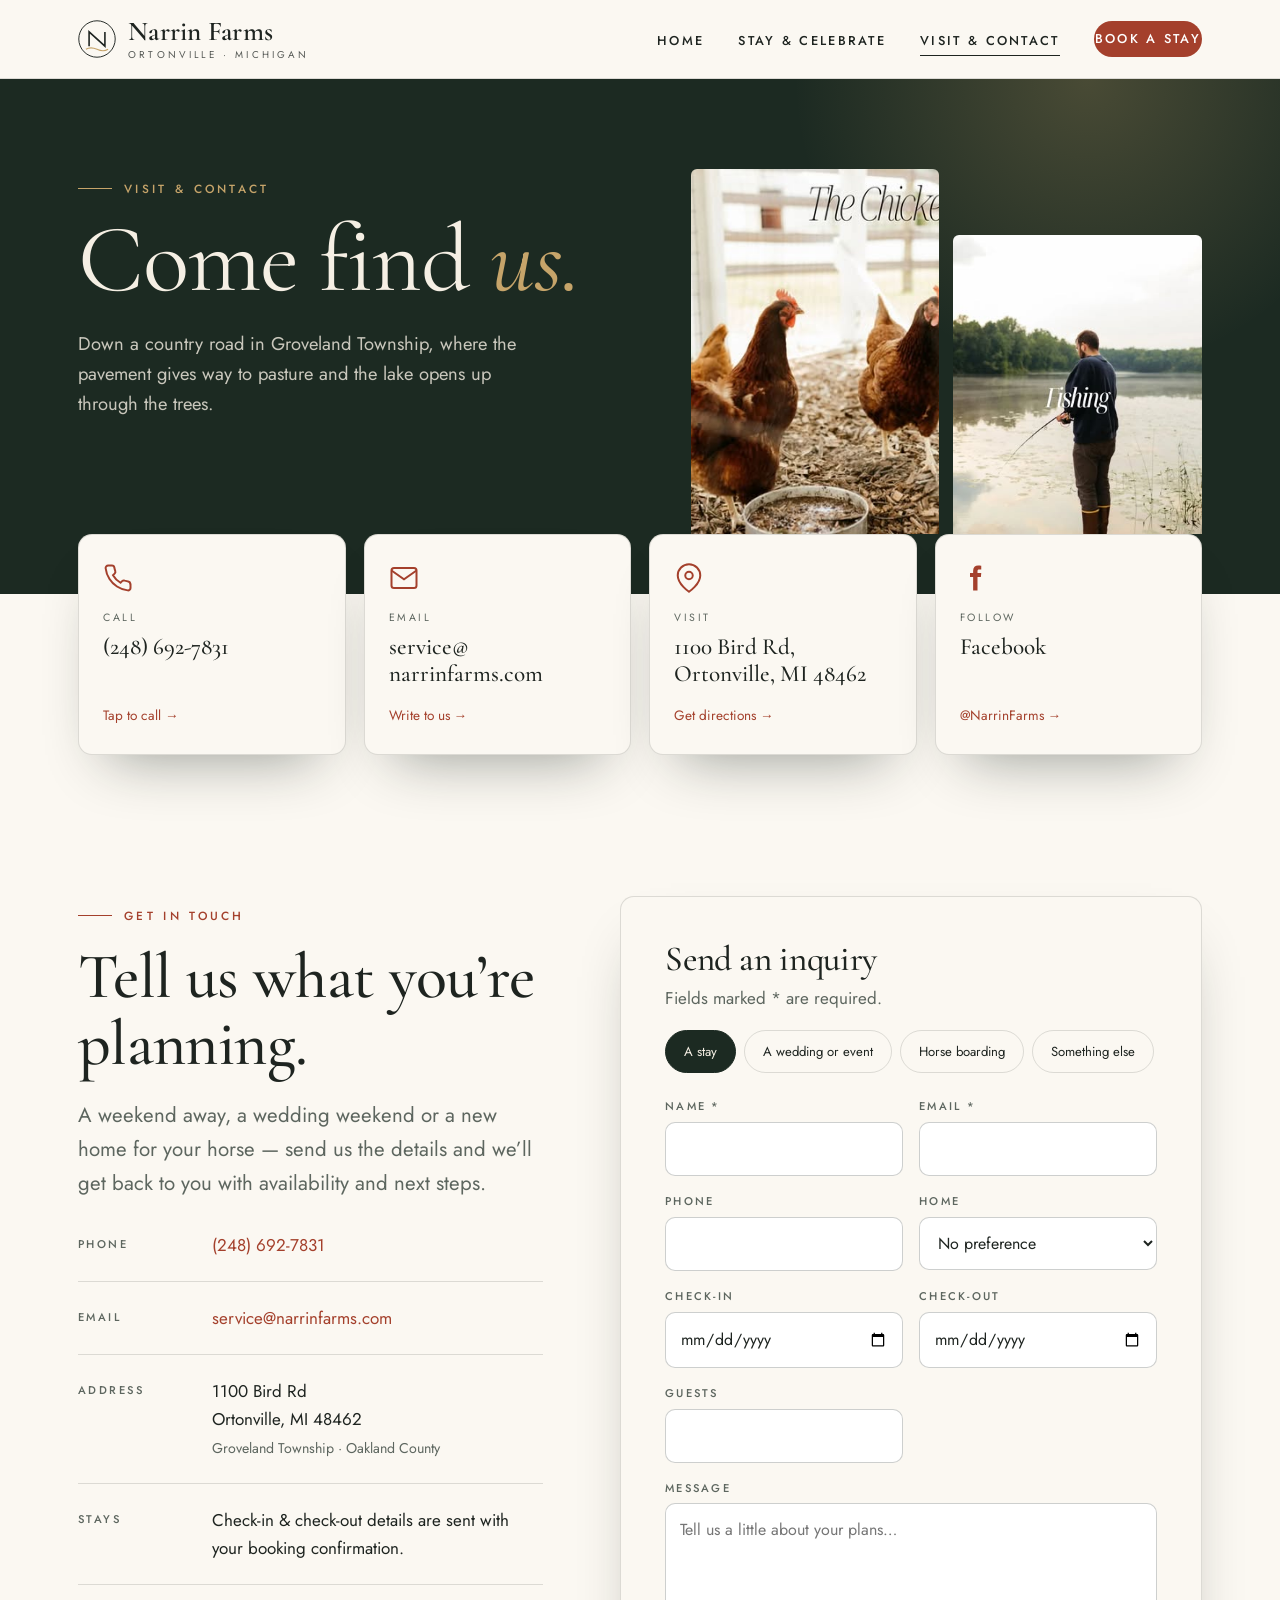
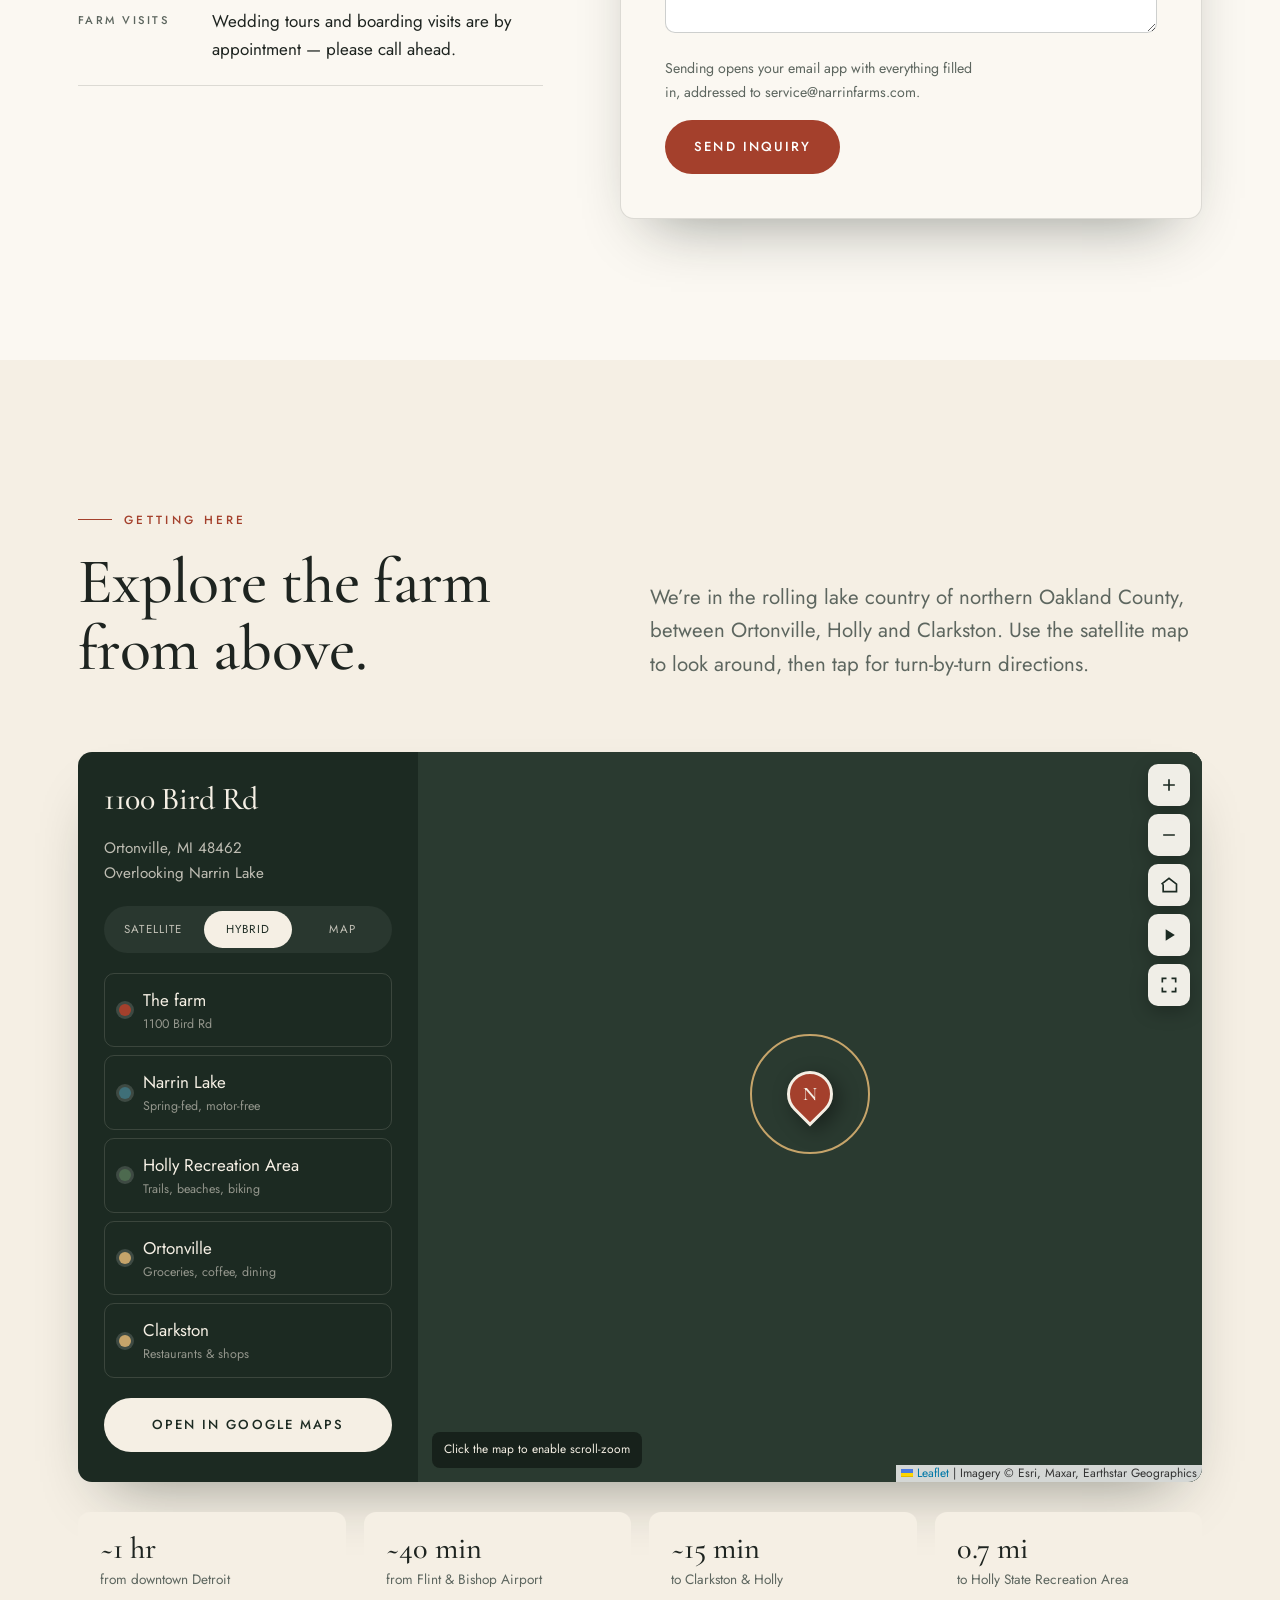
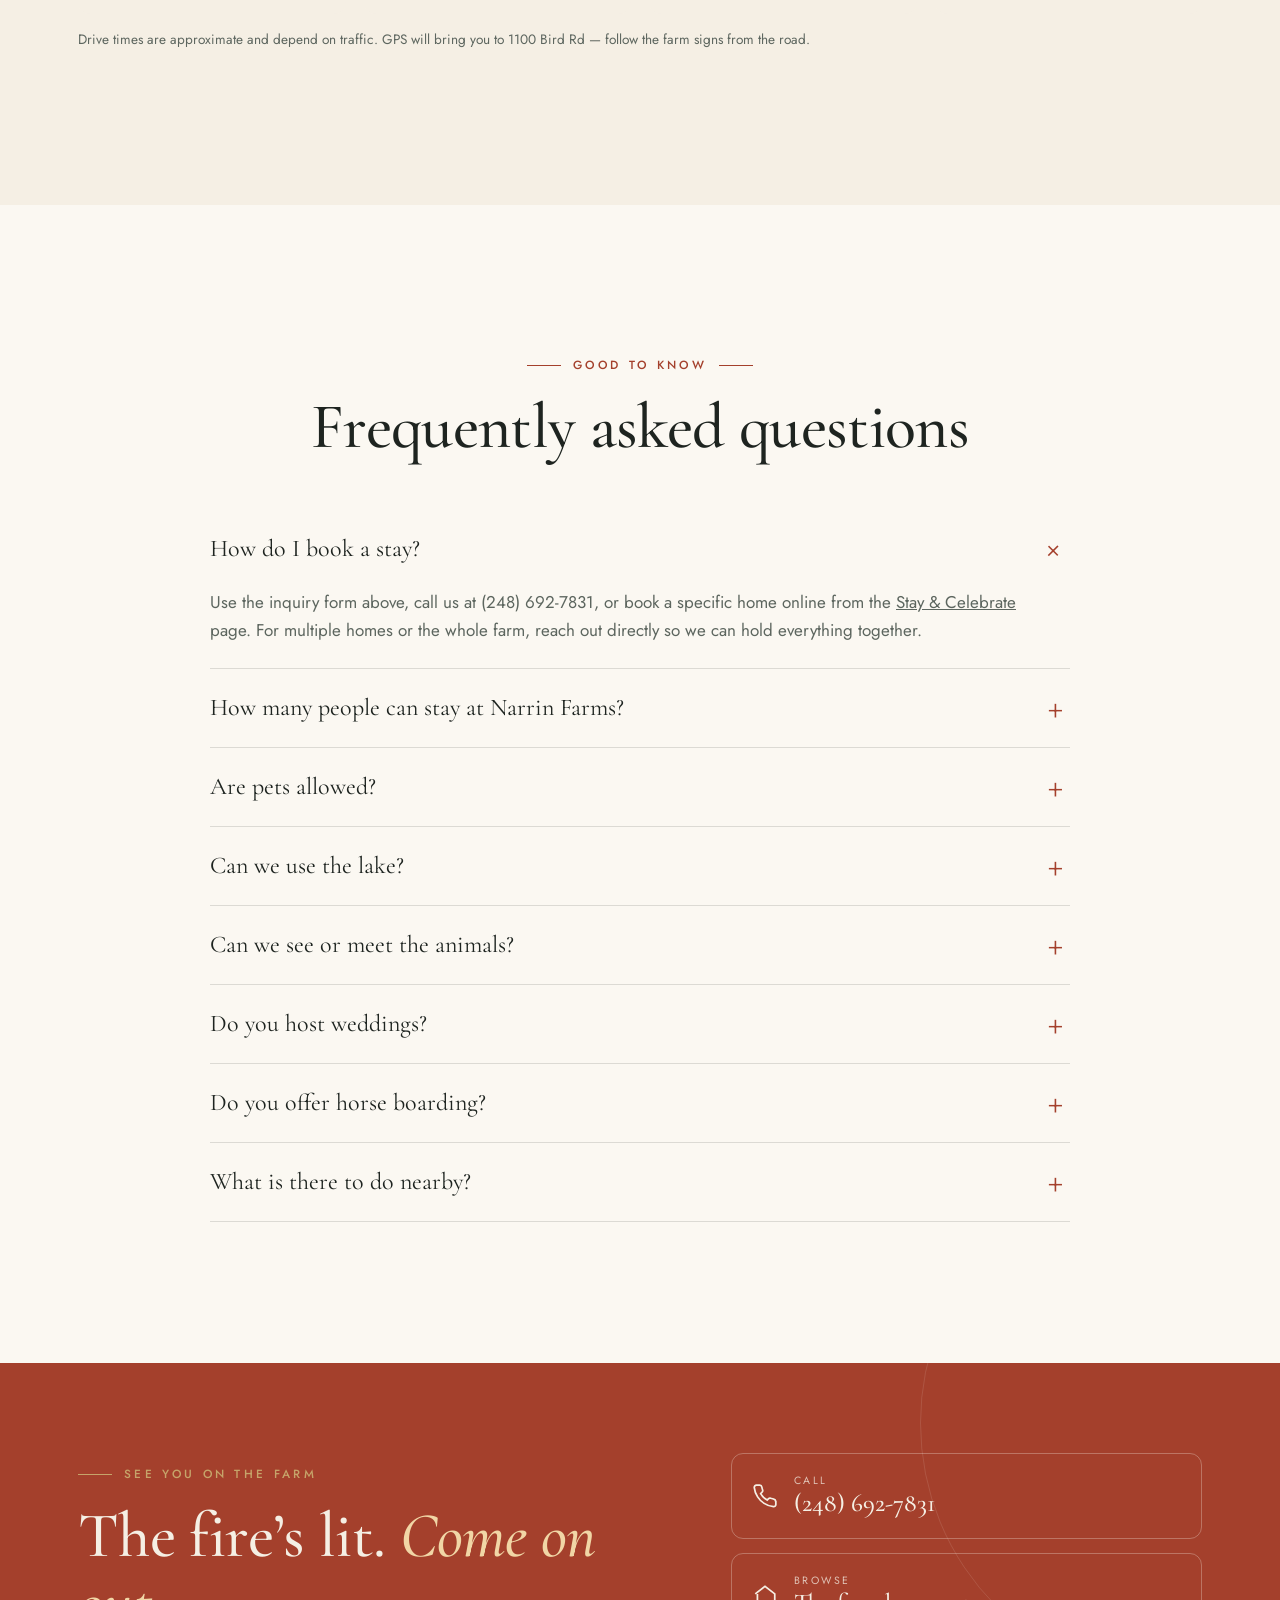
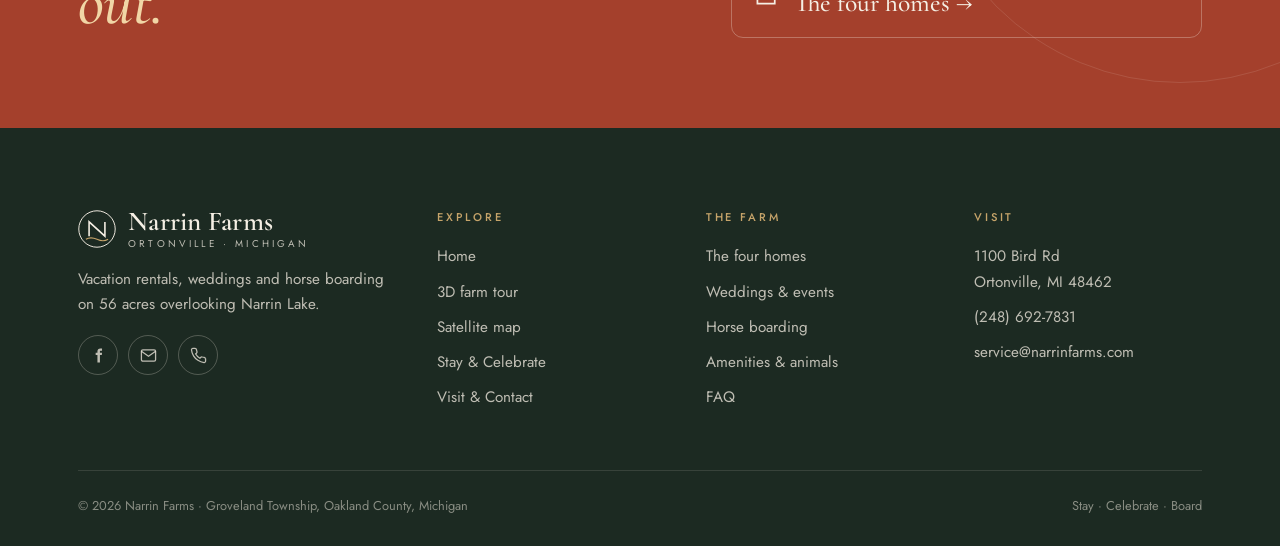
==== contact.html @ b81886c8 "Add Narrin Farms three-page website (work in progress) Home, Stay & Celebrate, and Visit & Contact p" ====
<!doctype html>
<html lang="en">
<head>
  <meta charset="utf-8">
  <meta name="viewport" content="width=device-width, initial-scale=1">
  <title>Visit &amp; Contact | Narrin Farms — 1100 Bird Rd, Ortonville, MI</title>
  <meta name="description" content="Contact Narrin Farms in Ortonville, Michigan: (248) 692-7831 · service@narrinfarms.com · 1100 Bird Rd, Ortonville, MI 48462. Inquire about stays, weddings and horse boarding.">
  <meta name="theme-color" content="#1c2a22">
  <link rel="icon" href="data:image/svg+xml,%3Csvg xmlns='http://www.w3.org/2000/svg' viewBox='0 0 64 64'%3E%3Ccircle cx='32' cy='32' r='32' fill='%231c2a22'/%3E%3Ctext x='32' y='44' font-size='34' text-anchor='middle' fill='%23c6a46a' font-family='Georgia'%3EN%3C/text%3E%3C/svg%3E">
  <link rel="preconnect" href="https://fonts.googleapis.com">
  <link rel="preconnect" href="https://fonts.gstatic.com" crossorigin>
  <link href="https://fonts.googleapis.com/css2?family=Cormorant+Garamond:ital,wght@0,400;0,500;0,600;1,400;1,500&family=Jost:wght@300;400;500&display=swap" rel="stylesheet">
  <link rel="stylesheet" href="assets/vendor/leaflet/leaflet.css">
  <link rel="stylesheet" href="assets/css/style.css">
</head>
<body>
<a class="skip" href="#main">Skip to content</a>

<header class="site-header">
  <div class="wrap nav">
    <a class="brand" href="index.html" aria-label="Narrin Farms home">
      <svg viewBox="0 0 48 48" aria-hidden="true"><circle cx="24" cy="24" r="23" fill="none" stroke="currentColor" stroke-width="1.2"/><path d="M14 33V15l20 18V15" fill="none" stroke="currentColor" stroke-width="2"/><path d="M10 37c4-2.5 8.5-2.5 14 0s10 2.5 14 0" fill="none" stroke="#c6a46a" stroke-width="1.4"/></svg>
      <span class="brand-text"><span class="brand-name">Narrin Farms</span><span class="brand-sub">Ortonville · Michigan</span></span>
    </a>
    <button class="menu-btn" aria-label="Open menu" aria-expanded="false" aria-controls="nav-links"><span></span><span></span><span></span></button>
    <ul class="nav-links" id="nav-links">
      <li><a href="index.html">Home</a></li>
      <li><a href="stay.html">Stay &amp; Celebrate</a></li>
      <li><a href="contact.html" aria-current="page">Visit &amp; Contact</a></li>
      <li><a class="btn nav-cta" href="contact.html?type=stay">Book a stay</a></li>
    </ul>
  </div>
</header>

<main id="main">
  <section class="page-hero on-dark" style="padding-bottom:60px">
    <div class="wrap">
      <div class="page-hero-copy">
        <span class="eyebrow">Visit &amp; Contact</span>
        <h1>Come find <em>us.</em></h1>
        <p>Down a country road in Groveland Township, where the pavement gives way to pasture and the lake opens up through the trees.</p>
      </div>
      <div class="page-hero-photos">
        <img src="assets/img/chickens.jpg" alt="Red hens in the chicken run">
        <img src="assets/img/fishing.jpg" alt="Fishing on the lake at dawn">
      </div>
    </div>
  </section>

  <div class="wrap">
    <div class="contact-cards">
      <a class="contact-card reveal" href="tel:+12486927831">
        <svg viewBox="0 0 24 24" fill="none" stroke="currentColor" stroke-width="1.6"><path d="M22 16.9v3a2 2 0 0 1-2.2 2 19.8 19.8 0 0 1-8.6-3.1 19.5 19.5 0 0 1-6-6A19.8 19.8 0 0 1 2.1 4.2 2 2 0 0 1 4.1 2h3a2 2 0 0 1 2 1.7c.1.9.4 1.8.7 2.7a2 2 0 0 1-.5 2.1L8 9.8a16 16 0 0 0 6 6l1.3-1.3a2 2 0 0 1 2.1-.4c.9.3 1.8.6 2.7.7a2 2 0 0 1 1.7 2z"/></svg>
        <small>Call</small><strong>(248) 692-7831</strong><span>Tap to call →</span>
      </a>
      <a class="contact-card reveal d1" href="mailto:service@narrinfarms.com">
        <svg viewBox="0 0 24 24" fill="none" stroke="currentColor" stroke-width="1.6"><rect x="2" y="4" width="20" height="16" rx="2"/><path d="m22 6-10 7L2 6"/></svg>
        <small>Email</small><strong>service@<wbr>narrinfarms.com</strong><span>Write to us →</span>
      </a>
      <a class="contact-card reveal d2" href="https://www.google.com/maps/dir/?api=1&amp;destination=1100+Bird+Rd%2C+Ortonville%2C+MI+48462" target="_blank" rel="noopener">
        <svg viewBox="0 0 24 24" fill="none" stroke="currentColor" stroke-width="1.6"><path d="M21 10c0 7-9 13-9 13s-9-6-9-13a9 9 0 0 1 18 0z"/><circle cx="12" cy="10" r="3"/></svg>
        <small>Visit</small><strong>1100 Bird Rd, Ortonville, MI 48462</strong><span>Get directions →</span>
      </a>
      <a class="contact-card reveal d3" href="https://www.facebook.com/NarrinFarms/" target="_blank" rel="noopener">
        <svg viewBox="0 0 24 24" fill="currentColor"><path d="M14 8V6.5c0-.8.2-1.3 1.4-1.3H17V2.2C16.6 2.1 15.6 2 14.5 2 12.1 2 10.5 3.4 10.5 6.1V8H8v3.2h2.5V22H14V11.2h2.7L17 8z"/></svg>
        <small>Follow</small><strong>Facebook</strong><span>@NarrinFarms →</span>
      </a>
    </div>
  </div>

  <!-- ================= FORM ================= -->
  <section class="section">
    <div class="wrap contact-layout">
      <div class="reveal">
        <span class="eyebrow">Get in touch</span>
        <h2>Tell us what you’re planning.</h2>
        <p class="lede" style="margin-top:22px">A weekend away, a wedding weekend or a new home for your horse — send us the details and we’ll get back to you with availability and next steps.</p>
        <ul class="info-list">
          <li><b>Phone</b><span><a href="tel:+12486927831">(248) 692-7831</a></span></li>
          <li><b>Email</b><span><a href="mailto:service@narrinfarms.com">service@narrinfarms.com</a></span></li>
          <li><b>Address</b><span>1100 Bird Rd<br>Ortonville, MI 48462<br><small style="color:var(--muted)">Groveland Township · Oakland County</small></span></li>
          <li><b>Stays</b><span>Check-in &amp; check-out details are sent with your booking confirmation.</span></li>
          <li><b>Farm visits</b><span>Wedding tours and boarding visits are by appointment — please call ahead.</span></li>
        </ul>
      </div>

      <form class="form reveal d1" id="inquiry" novalidate>
        <h3>Send an inquiry</h3>
        <p>Fields marked * are required.</p>
        <fieldset class="type-pills">
          <legend>What can we help with?</legend>
          <label><input type="radio" name="type" value="stay" checked><span>A stay</span></label>
          <label><input type="radio" name="type" value="wedding"><span>A wedding or event</span></label>
          <label><input type="radio" name="type" value="boarding"><span>Horse boarding</span></label>
          <label><input type="radio" name="type" value="other"><span>Something else</span></label>
        </fieldset>
        <div class="fields">
          <div class="field"><label for="f-name">Name *</label><input id="f-name" name="name" autocomplete="name" required></div>
          <div class="field"><label for="f-email">Email *</label><input id="f-email" name="email" type="email" autocomplete="email" required></div>
          <div class="field"><label for="f-phone">Phone</label><input id="f-phone" name="phone" type="tel" autocomplete="tel"></div>

          <div class="field cond" data-for="stay"><label for="f-home">Home</label>
            <select id="f-home" name="home" data-label="Home">
              <option value="">No preference</option>
              <option value="lodge">The Lodge (sleeps 9)</option>
              <option value="clubhouse">The Clubhouse (sleeps 6)</option>
              <option value="woods">The Woods (sleeps 6)</option>
              <option value="grooms">The Grooms (sleeps 2)</option>
              <option value="all">The whole farm (all four homes)</option>
            </select>
          </div>
          <div class="field cond" data-for="stay"><label for="f-in">Check-in</label><input id="f-in" name="checkin" type="date" data-label="Check-in"></div>
          <div class="field cond" data-for="stay"><label for="f-out">Check-out</label><input id="f-out" name="checkout" type="date" data-label="Check-out"></div>
          <div class="field cond" data-for="stay"><label for="f-guests">Guests</label><input id="f-guests" name="guests" type="number" min="1" max="23" data-label="Guests"></div>

          <div class="field cond" data-for="wedding"><label for="f-wdate">Wedding date</label><input id="f-wdate" name="wdate" type="date" data-label="Wedding date"></div>
          <div class="field cond" data-for="wedding"><label for="f-wguests">Expected guests</label><input id="f-wguests" name="wguests" type="number" min="1" data-label="Expected guests"></div>
          <div class="field cond" data-for="wedding"><label for="f-wkind">Type of event</label>
            <select id="f-wkind" name="wkind" data-label="Event type"><option>Ceremony &amp; reception</option><option>Ceremony only</option><option>Elopement</option><option>Rehearsal dinner</option><option>Vow renewal</option><option>Shower or party</option><option>Retreat or reunion</option></select>
          </div>
          <div class="field cond" data-for="wedding"><label for="f-wlodge">Lodging needed?</label>
            <select id="f-wlodge" name="wlodge" data-label="Lodging"><option>Yes — for the wedding party</option><option>Yes — the whole farm</option><option>Not sure yet</option><option>No</option></select>
          </div>

          <div class="field cond" data-for="boarding"><label for="f-horses">Number of horses</label><input id="f-horses" name="horses" type="number" min="1" data-label="Horses"></div>
          <div class="field cond" data-for="boarding"><label for="f-start">Ideal start date</label><input id="f-start" name="bstart" type="date" data-label="Start date"></div>
          <div class="field cond full" data-for="boarding"><label for="f-care">Care needed</label>
            <select id="f-care" name="care" data-label="Care"><option>Not sure — let’s talk</option><option>Pasture board</option><option>Stall board</option><option>Other / special needs</option></select>
          </div>

          <div class="field full"><label for="f-msg">Message</label><textarea id="f-msg" name="message" placeholder="Tell us a little about your plans…"></textarea></div>
        </div>
        <div class="form-foot">
          <small>Sending opens your email app with everything filled in, addressed to service@narrinfarms.com.</small>
          <button class="btn" type="submit">Send inquiry</button>
        </div>
        <div class="form-status" role="status">Thanks! Your email app should open with your message ready to send. If it didn’t, email us at <a href="mailto:service@narrinfarms.com">service@narrinfarms.com</a> or call (248) 692-7831.</div>
      </form>
    </div>
  </section>

  <!-- ================= MAP & DIRECTIONS ================= -->
  <section class="section cream" id="directions">
    <div class="wrap">
      <div class="section-head">
        <div class="reveal">
          <span class="eyebrow">Getting here</span>
          <h2>Explore the farm from above.</h2>
        </div>
        <p class="lede reveal d1">We’re in the rolling lake country of northern Oakland County, between Ortonville, Holly and Clarkston. Use the satellite map to look around, then tap for turn-by-turn directions.</p>
      </div>

      <div class="map-shell reveal" data-farm-map>
        <aside class="map-panel">
          <h3>1100 Bird Rd</h3>
          <p>Ortonville, MI 48462<br>Overlooking Narrin Lake</p>
          <div class="map-layers" role="group" aria-label="Map style">
            <button type="button" data-layer="satellite" aria-pressed="false">Satellite</button>
            <button type="button" data-layer="hybrid" class="active" aria-pressed="true">Hybrid</button>
            <button type="button" data-layer="map" aria-pressed="false">Map</button>
          </div>
          <ul class="map-places">
            <li><button type="button" data-place="farm"><span class="dot" style="background:#a4402c"></span><span>The farm<small>1100 Bird Rd</small></span></button></li>
            <li><button type="button" data-place="lake"><span class="dot" style="background:#3f6f78"></span><span>Narrin Lake<small>Spring-fed, motor-free</small></span></button></li>
            <li><button type="button" data-place="holly"><span class="dot" style="background:#4d6a4f"></span><span>Holly Recreation Area<small>Trails, beaches, biking</small></span></button></li>
            <li><button type="button" data-place="ortonville"><span class="dot" style="background:#c6a46a"></span><span>Ortonville<small>Groceries, coffee, dining</small></span></button></li>
            <li><button type="button" data-place="clarkston"><span class="dot" style="background:#c6a46a"></span><span>Clarkston<small>Restaurants &amp; shops</small></span></button></li>
          </ul>
          <a class="btn cream" href="https://www.google.com/maps/dir/?api=1&amp;destination=1100+Bird+Rd%2C+Ortonville%2C+MI+48462" target="_blank" rel="noopener">Open in Google Maps</a>
        </aside>
        <div class="map-canvas">
          <div class="map-tools">
            <button type="button" data-map-tool="in" aria-label="Zoom in"><svg viewBox="0 0 24 24" fill="none" stroke="currentColor" stroke-width="2"><path d="M12 5v14M5 12h14"/></svg></button>
            <button type="button" data-map-tool="out" aria-label="Zoom out"><svg viewBox="0 0 24 24" fill="none" stroke="currentColor" stroke-width="2"><path d="M5 12h14"/></svg></button>
            <button type="button" data-map-tool="home" aria-label="Back to the farm"><svg viewBox="0 0 24 24" fill="none" stroke="currentColor" stroke-width="2"><path d="M3 11l9-7 9 7v9H5v-9"/></svg></button>
            <button type="button" data-map-tool="tour" aria-label="Play flyover"><svg viewBox="0 0 24 24" fill="currentColor"><path d="M8 5v14l11-7z"/></svg></button>
            <button type="button" data-map-tool="full" aria-label="Full screen"><svg viewBox="0 0 24 24" fill="none" stroke="currentColor" stroke-width="2"><path d="M4 9V4h5M20 9V4h-5M4 15v5h5M20 15v5h-5"/></svg></button>
          </div>
          <div class="map-hint">Click the map to enable scroll-zoom</div>
        </div>
      </div>

      <div class="drive-times reveal">
        <div><strong>~1 hr</strong><span>from downtown Detroit</span></div>
        <div><strong>~40 min</strong><span>from Flint &amp; Bishop Airport</span></div>
        <div><strong>~15 min</strong><span>to Clarkston &amp; Holly</span></div>
        <div><strong>0.7 mi</strong><span>to Holly State Recreation Area</span></div>
      </div>
      <p class="mt-1" style="font-size:.85rem;color:var(--muted)">Drive times are approximate and depend on traffic. GPS will bring you to 1100 Bird Rd — follow the farm signs from the road.</p>
    </div>
  </section>

  <!-- ================= FAQ ================= -->
  <section class="section" id="faq">
    <div class="wrap">
      <div class="center reveal" style="margin-bottom:50px">
        <span class="eyebrow">Good to know</span>
        <h2>Frequently asked questions</h2>
      </div>
      <div class="faq reveal d1">
        <details open><summary>How do I book a stay?</summary><p>Use the inquiry form above, call us at (248) 692-7831, or book a specific home online from the <a href="stay.html#homes">Stay &amp; Celebrate</a> page. For multiple homes or the whole farm, reach out directly so we can hold everything together.</p></details>
        <details><summary>How many people can stay at Narrin Farms?</summary><p>Our four homes sleep up to 23 guests in total: The Lodge (9), The Clubhouse (6), The Woods (6) and The Grooms (2).</p></details>
        <details><summary>Are pets allowed?</summary><p>Yes — the Clubhouse and the Woods are pet friendly. Please keep dogs leashed around the farm animals and the pastures. Ask us about the other homes.</p></details>
        <details><summary>Can we use the lake?</summary><p>Absolutely. Narrin Lake is a private-access, spring-fed lake with no motorsports — perfect for kayaking, paddling and fishing. Kayaks are available to guests.</p></details>
        <details><summary>Can we see or meet the animals?</summary><p>The farm is home to horses, donkeys, cows (including a Texas longhorn), sheep, pigs and chickens. You’ll see them in the pastures and barnyard; we’re building out more ways for guests to interact with the horses, so ask what’s available during your stay.</p></details>
        <details><summary>Do you host weddings?</summary><p>Yes — we host intimate weddings and events on the farm, with guests staying in our four homes. <a href="contact.html?type=wedding">Send a wedding inquiry</a> with your date and guest count and we’ll share availability and details, or call to schedule a tour.</p></details>
        <details><summary>Do you offer horse boarding?</summary><p>Yes. Narrin Farms is a working equestrian farm with pastures and wooded trails. Spots are limited — call (248) 692-7831 for current availability, care options and rates.</p></details>
        <details><summary>What is there to do nearby?</summary><p>Holly State Recreation Area is about 0.7 miles from the Woods, with trails, beaches and mountain biking. Mt. Holly ski area is close by for winter, and the villages of Ortonville, Holly and Clarkston offer restaurants, coffee and shops.</p></details>
      </div>
    </div>
  </section>

  <section class="cta-band">
    <span class="ring" style="width:520px;height:520px;right:-160px;top:-200px"></span>
    <div class="wrap">
      <div class="reveal">
        <span class="eyebrow light">See you on the farm</span>
        <h2>The fire’s lit. <em>Come on out.</em></h2>
      </div>
      <div class="cta-contact reveal d1">
        <a href="tel:+12486927831"><svg viewBox="0 0 24 24" fill="none" stroke="currentColor" stroke-width="1.6"><path d="M22 16.9v3a2 2 0 0 1-2.2 2 19.8 19.8 0 0 1-8.6-3.1 19.5 19.5 0 0 1-6-6A19.8 19.8 0 0 1 2.1 4.2 2 2 0 0 1 4.1 2h3a2 2 0 0 1 2 1.7c.1.9.4 1.8.7 2.7a2 2 0 0 1-.5 2.1L8 9.8a16 16 0 0 0 6 6l1.3-1.3a2 2 0 0 1 2.1-.4c.9.3 1.8.6 2.7.7a2 2 0 0 1 1.7 2z"/></svg><span><small>Call</small><strong>(248) 692-7831</strong></span></a>
        <a href="stay.html#homes"><svg viewBox="0 0 24 24" fill="none" stroke="currentColor" stroke-width="1.6"><path d="M3 11l9-7 9 7v9H5v-9"/></svg><span><small>Browse</small><strong>The four homes →</strong></span></a>
      </div>
    </div>
  </section>
</main>

<footer class="site-footer">
  <div class="wrap">
    <div class="footer-grid">
      <div>
        <a class="brand" href="index.html">
          <svg viewBox="0 0 48 48" aria-hidden="true"><circle cx="24" cy="24" r="23" fill="none" stroke="currentColor" stroke-width="1.2"/><path d="M14 33V15l20 18V15" fill="none" stroke="currentColor" stroke-width="2"/><path d="M10 37c4-2.5 8.5-2.5 14 0s10 2.5 14 0" fill="none" stroke="#c6a46a" stroke-width="1.4"/></svg>
          <span class="brand-text"><span class="brand-name">Narrin Farms</span><span class="brand-sub">Ortonville · Michigan</span></span>
        </a>
        <p>Vacation rentals, weddings and horse boarding on 56 acres overlooking Narrin Lake.</p>
        <div class="socials">
          <a href="https://www.facebook.com/NarrinFarms/" target="_blank" rel="noopener" aria-label="Narrin Farms on Facebook"><svg viewBox="0 0 24 24" fill="currentColor"><path d="M14 8V6.5c0-.8.2-1.3 1.4-1.3H17V2.2C16.6 2.1 15.6 2 14.5 2 12.1 2 10.5 3.4 10.5 6.1V8H8v3.2h2.5V22H14V11.2h2.7L17 8z"/></svg></a>
          <a href="mailto:service@narrinfarms.com" aria-label="Email Narrin Farms"><svg viewBox="0 0 24 24" fill="none" stroke="currentColor" stroke-width="1.8"><rect x="2" y="4" width="20" height="16" rx="2"/><path d="m22 6-10 7L2 6"/></svg></a>
          <a href="tel:+12486927831" aria-label="Call Narrin Farms"><svg viewBox="0 0 24 24" fill="none" stroke="currentColor" stroke-width="1.8"><path d="M22 16.9v3a2 2 0 0 1-2.2 2 19.8 19.8 0 0 1-8.6-3.1 19.5 19.5 0 0 1-6-6A19.8 19.8 0 0 1 2.1 4.2 2 2 0 0 1 4.1 2h3a2 2 0 0 1 2 1.7c.1.9.4 1.8.7 2.7a2 2 0 0 1-.5 2.1L8 9.8a16 16 0 0 0 6 6l1.3-1.3a2 2 0 0 1 2.1-.4c.9.3 1.8.6 2.7.7a2 2 0 0 1 1.7 2z"/></svg></a>
        </div>
      </div>
      <div>
        <h5>Explore</h5>
        <ul>
          <li><a href="index.html">Home</a></li>
          <li><a href="index.html#tour">3D farm tour</a></li>
          <li><a href="index.html#map">Satellite map</a></li>
          <li><a href="stay.html">Stay &amp; Celebrate</a></li>
          <li><a href="contact.html">Visit &amp; Contact</a></li>
        </ul>
      </div>
      <div>
        <h5>The farm</h5>
        <ul>
          <li><a href="stay.html#homes">The four homes</a></li>
          <li><a href="stay.html#weddings">Weddings &amp; events</a></li>
          <li><a href="stay.html#boarding">Horse boarding</a></li>
          <li><a href="stay.html#farm">Amenities &amp; animals</a></li>
          <li><a href="contact.html#faq">FAQ</a></li>
        </ul>
      </div>
      <div>
        <h5>Visit</h5>
        <ul>
          <li>1100 Bird Rd<br>Ortonville, MI 48462</li>
          <li><a href="tel:+12486927831">(248) 692-7831</a></li>
          <li><a href="mailto:service@narrinfarms.com">service@narrinfarms.com</a></li>
        </ul>
      </div>
    </div>
    <div class="footer-bottom">
      <span>© <span data-year>2026</span> Narrin Farms · Groveland Township, Oakland County, Michigan</span>
      <span>Stay · Celebrate · Board</span>
    </div>
  </div>
</footer>

<script src="assets/vendor/leaflet/leaflet.js"></script>
<script src="assets/js/main.js"></script>
<script src="assets/js/map.js"></script>
</body>
</html>
---- assets/vendor/leaflet/leaflet.css ----
/* required styles */

.leaflet-pane,
.leaflet-tile,
.leaflet-marker-icon,
.leaflet-marker-shadow,
.leaflet-tile-container,
.leaflet-pane > svg,
.leaflet-pane > canvas,
.leaflet-zoom-box,
.leaflet-image-layer,
.leaflet-layer {
	position: absolute;
	left: 0;
	top: 0;
	}
.leaflet-container {
	overflow: hidden;
	}
.leaflet-tile,
.leaflet-marker-icon,
.leaflet-marker-shadow {
	-webkit-user-select: none;
	   -moz-user-select: none;
	        user-select: none;
	  -webkit-user-drag: none;
	}
/* Prevents IE11 from highlighting tiles in blue */
.leaflet-tile::selection {
	background: transparent;
}
/* Safari renders non-retina tile on retina better with this, but Chrome is worse */
.leaflet-safari .leaflet-tile {
	image-rendering: -webkit-optimize-contrast;
	}
/* hack that prevents hw layers "stretching" when loading new tiles */
.leaflet-safari .leaflet-tile-container {
	width: 1600px;
	height: 1600px;
	-webkit-transform-origin: 0 0;
	}
.leaflet-marker-icon,
.leaflet-marker-shadow {
	display: block;
	}
/* .leaflet-container svg: reset svg max-width decleration shipped in Joomla! (joomla.org) 3.x */
/* .leaflet-container img: map is broken in FF if you have max-width: 100% on tiles */
.leaflet-container .leaflet-overlay-pane svg {
	max-width: none !important;
	max-height: none !important;
	}
.leaflet-container .leaflet-marker-pane img,
.leaflet-container .leaflet-shadow-pane img,
.leaflet-container .leaflet-tile-pane img,
.leaflet-container img.leaflet-image-layer,
.leaflet-container .leaflet-tile {
	max-width: none !important;
	max-height: none !important;
	width: auto;
	padding: 0;
	}

.leaflet-container img.leaflet-tile {
	/* See: https://bugs.chromium.org/p/chromium/issues/detail?id=600120 */
	mix-blend-mode: plus-lighter;
}

.leaflet-container.leaflet-touch-zoom {
	-ms-touch-action: pan-x pan-y;
	touch-action: pan-x pan-y;
	}
.leaflet-container.leaflet-touch-drag {
	-ms-touch-action: pinch-zoom;
	/* Fallback for FF which doesn't support pinch-zoom */
	touch-action: none;
	touch-action: pinch-zoom;
}
.leaflet-container.leaflet-touch-drag.leaflet-touch-zoom {
	-ms-touch-action: none;
	touch-action: none;
}
.leaflet-container {
	-webkit-tap-highlight-color: transparent;
}
.leaflet-container a {
	-webkit-tap-highlight-color: rgba(51, 181, 229, 0.4);
}
.leaflet-tile {
	filter: inherit;
	visibility: hidden;
	}
.leaflet-tile-loaded {
	visibility: inherit;
	}
.leaflet-zoom-box {
	width: 0;
	height: 0;
	-moz-box-sizing: border-box;
	     box-sizing: border-box;
	z-index: 800;
	}
/* workaround for https://bugzilla.mozilla.org/show_bug.cgi?id=888319 */
.leaflet-overlay-pane svg {
	-moz-user-select: none;
	}

.leaflet-pane         { z-index: 400; }

.leaflet-tile-pane    { z-index: 200; }
.leaflet-overlay-pane { z-index: 400; }
.leaflet-shadow-pane  { z-index: 500; }
.leaflet-marker-pane  { z-index: 600; }
.leaflet-tooltip-pane   { z-index: 650; }
.leaflet-popup-pane   { z-index: 700; }

.leaflet-map-pane canvas { z-index: 100; }
.leaflet-map-pane svg    { z-index: 200; }

.leaflet-vml-shape {
	width: 1px;
	height: 1px;
	}
.lvml {
	behavior: url(#default#VML);
	display: inline-block;
	position: absolute;
	}


/* control positioning */

.leaflet-control {
	position: relative;
	z-index: 800;
	pointer-events: visiblePainted; /* IE 9-10 doesn't have auto */
	pointer-events: auto;
	}
.leaflet-top,
.leaflet-bottom {
	position: absolute;
	z-index: 1000;
	pointer-events: none;
	}
.leaflet-top {
	top: 0;
	}
.leaflet-right {
	right: 0;
	}
.leaflet-bottom {
	bottom: 0;
	}
.leaflet-left {
	left: 0;
	}
.leaflet-control {
	float: left;
	clear: both;
	}
.leaflet-right .leaflet-control {
	float: right;
	}
.leaflet-top .leaflet-control {
	margin-top: 10px;
	}
.leaflet-bottom .leaflet-control {
	margin-bottom: 10px;
	}
.leaflet-left .leaflet-control {
	margin-left: 10px;
	}
.leaflet-right .leaflet-control {
	margin-right: 10px;
	}


/* zoom and fade animations */

.leaflet-fade-anim .leaflet-popup {
	opacity: 0;
	-webkit-transition: opacity 0.2s linear;
	   -moz-transition: opacity 0.2s linear;
	        transition: opacity 0.2s linear;
	}
.leaflet-fade-anim .leaflet-map-pane .leaflet-popup {
	opacity: 1;
	}
.leaflet-zoom-animated {
	-webkit-transform-origin: 0 0;
	    -ms-transform-origin: 0 0;
	        transform-origin: 0 0;
	}
svg.leaflet-zoom-animated {
	will-change: transform;
}

.leaflet-zoom-anim .leaflet-zoom-animated {
	-webkit-transition: -webkit-transform 0.25s cubic-bezier(0,0,0.25,1);
	   -moz-transition:    -moz-transform 0.25s cubic-bezier(0,0,0.25,1);
	        transition:         transform 0.25s cubic-bezier(0,0,0.25,1);
	}
.leaflet-zoom-anim .leaflet-tile,
.leaflet-pan-anim .leaflet-tile {
	-webkit-transition: none;
	   -moz-transition: none;
	        transition: none;
	}

.leaflet-zoom-anim .leaflet-zoom-hide {
	visibility: hidden;
	}


/* cursors */

.leaflet-interactive {
	cursor: pointer;
	}
.leaflet-grab {
	cursor: -webkit-grab;
	cursor:    -moz-grab;
	cursor:         grab;
	}
.leaflet-crosshair,
.leaflet-crosshair .leaflet-interactive {
	cursor: crosshair;
	}
.leaflet-popup-pane,
.leaflet-control {
	cursor: auto;
	}
.leaflet-dragging .leaflet-grab,
.leaflet-dragging .leaflet-grab .leaflet-interactive,
.leaflet-dragging .leaflet-marker-draggable {
	cursor: move;
	cursor: -webkit-grabbing;
	cursor:    -moz-grabbing;
	cursor:         grabbing;
	}

/* marker & overlays interactivity */
.leaflet-marker-icon,
.leaflet-marker-shadow,
.leaflet-image-layer,
.leaflet-pane > svg path,
.leaflet-tile-container {
	pointer-events: none;
	}

.leaflet-marker-icon.leaflet-interactive,
.leaflet-image-layer.leaflet-interactive,
.leaflet-pane > svg path.leaflet-interactive,
svg.leaflet-image-layer.leaflet-interactive path {
	pointer-events: visiblePainted; /* IE 9-10 doesn't have auto */
	pointer-events: auto;
	}

/* visual tweaks */

.leaflet-container {
	background: #ddd;
	outline-offset: 1px;
	}
.leaflet-container a {
	color: #0078A8;
	}
.leaflet-zoom-box {
	border: 2px dotted #38f;
	background: rgba(255,255,255,0.5);
	}


/* general typography */
.leaflet-container {
	font-family: "Helvetica Neue", Arial, Helvetica, sans-serif;
	font-size: 12px;
	font-size: 0.75rem;
	line-height: 1.5;
	}


/* general toolbar styles */

.leaflet-bar {
	box-shadow: 0 1px 5px rgba(0,0,0,0.65);
	border-radius: 4px;
	}
.leaflet-bar a {
	background-color: #fff;
	border-bottom: 1px solid #ccc;
	width: 26px;
	height: 26px;
	line-height: 26px;
	display: block;
	text-align: center;
	text-decoration: none;
	color: black;
	}
.leaflet-bar a,
.leaflet-control-layers-toggle {
	background-position: 50% 50%;
	background-repeat: no-repeat;
	display: block;
	}
.leaflet-bar a:hover,
.leaflet-bar a:focus {
	background-color: #f4f4f4;
	}
.leaflet-bar a:first-child {
	border-top-left-radius: 4px;
	border-top-right-radius: 4px;
	}
.leaflet-bar a:last-child {
	border-bottom-left-radius: 4px;
	border-bottom-right-radius: 4px;
	border-bottom: none;
	}
.leaflet-bar a.leaflet-disabled {
	cursor: default;
	background-color: #f4f4f4;
	color: #bbb;
	}

.leaflet-touch .leaflet-bar a {
	width: 30px;
	height: 30px;
	line-height: 30px;
	}
.leaflet-touch .leaflet-bar a:first-child {
	border-top-left-radius: 2px;
	border-top-right-radius: 2px;
	}
.leaflet-touch .leaflet-bar a:last-child {
	border-bottom-left-radius: 2px;
	border-bottom-right-radius: 2px;
	}

/* zoom control */

.leaflet-control-zoom-in,
.leaflet-control-zoom-out {
	font: bold 18px 'Lucida Console', Monaco, monospace;
	text-indent: 1px;
	}

.leaflet-touch .leaflet-control-zoom-in, .leaflet-touch .leaflet-control-zoom-out  {
	font-size: 22px;
	}


/* layers control */

.leaflet-control-layers {
	box-shadow: 0 1px 5px rgba(0,0,0,0.4);
	background: #fff;
	border-radius: 5px;
	}
.leaflet-control-layers-toggle {
	background-image: url(images/layers.png);
	width: 36px;
	height: 36px;
	}
.leaflet-retina .leaflet-control-layers-toggle {
	background-image: url(images/layers-2x.png);
	background-size: 26px 26px;
	}
.leaflet-touch .leaflet-control-layers-toggle {
	width: 44px;
	height: 44px;
	}
.leaflet-control-layers .leaflet-control-layers-list,
.leaflet-control-layers-expanded .leaflet-control-layers-toggle {
	display: none;
	}
.leaflet-control-layers-expanded .leaflet-control-layers-list {
	display: block;
	position: relative;
	}
.leaflet-control-layers-expanded {
	padding: 6px 10px 6px 6px;
	color: #333;
	background: #fff;
	}
.leaflet-control-layers-scrollbar {
	overflow-y: scroll;
	overflow-x: hidden;
	padding-right: 5px;
	}
.leaflet-control-layers-selector {
	margin-top: 2px;
	position: relative;
	top: 1px;
	}
.leaflet-control-layers label {
	display: block;
	font-size: 13px;
	font-size: 1.08333em;
	}
.leaflet-control-layers-separator {
	height: 0;
	border-top: 1px solid #ddd;
	margin: 5px -10px 5px -6px;
	}

/* Default icon URLs */
.leaflet-default-icon-path { /* used only in path-guessing heuristic, see L.Icon.Default */
	background-image: url(images/marker-icon.png);
	}


/* attribution and scale controls */

.leaflet-container .leaflet-control-attribution {
	background: #fff;
	background: rgba(255, 255, 255, 0.8);
	margin: 0;
	}
.leaflet-control-attribution,
.leaflet-control-scale-line {
	padding: 0 5px;
	color: #333;
	line-height: 1.4;
	}
.leaflet-control-attribution a {
	text-decoration: none;
	}
.leaflet-control-attribution a:hover,
.leaflet-control-attribution a:focus {
	text-decoration: underline;
	}
.leaflet-attribution-flag {
	display: inline !important;
	vertical-align: baseline !important;
	width: 1em;
	height: 0.6669em;
	}
.leaflet-left .leaflet-control-scale {
	margin-left: 5px;
	}
.leaflet-bottom .leaflet-control-scale {
	margin-bottom: 5px;
	}
.leaflet-control-scale-line {
	border: 2px solid #777;
	border-top: none;
	line-height: 1.1;
	padding: 2px 5px 1px;
	white-space: nowrap;
	-moz-box-sizing: border-box;
	     box-sizing: border-box;
	background: rgba(255, 255, 255, 0.8);
	text-shadow: 1px 1px #fff;
	}
.leaflet-control-scale-line:not(:first-child) {
	border-top: 2px solid #777;
	border-bottom: none;
	margin-top: -2px;
	}
.leaflet-control-scale-line:not(:first-child):not(:last-child) {
	border-bottom: 2px solid #777;
	}

.leaflet-touch .leaflet-control-attribution,
.leaflet-touch .leaflet-control-layers,
.leaflet-touch .leaflet-bar {
	box-shadow: none;
	}
.leaflet-touch .leaflet-control-layers,
.leaflet-touch .leaflet-bar {
	border: 2px solid rgba(0,0,0,0.2);
	background-clip: padding-box;
	}


/* popup */

.leaflet-popup {
	position: absolute;
	text-align: center;
	margin-bottom: 20px;
	}
.leaflet-popup-content-wrapper {
	padding: 1px;
	text-align: left;
	border-radius: 12px;
	}
.leaflet-popup-content {
	margin: 13px 24px 13px 20px;
	line-height: 1.3;
	font-size: 13px;
	font-size: 1.08333em;
	min-height: 1px;
	}
.leaflet-popup-content p {
	margin: 17px 0;
	margin: 1.3em 0;
	}
.leaflet-popup-tip-container {
	width: 40px;
	height: 20px;
	position: absolute;
	left: 50%;
	margin-top: -1px;
	margin-left: -20px;
	overflow: hidden;
	pointer-events: none;
	}
.leaflet-popup-tip {
	width: 17px;
	height: 17px;
	padding: 1px;

	margin: -10px auto 0;
	pointer-events: auto;

	-webkit-transform: rotate(45deg);
	   -moz-transform: rotate(45deg);
	    -ms-transform: rotate(45deg);
	        transform: rotate(45deg);
	}
.leaflet-popup-content-wrapper,
.leaflet-popup-tip {
	background: white;
	color: #333;
	box-shadow: 0 3px 14px rgba(0,0,0,0.4);
	}
.leaflet-container a.leaflet-popup-close-button {
	position: absolute;
	top: 0;
	right: 0;
	border: none;
	text-align: center;
	width: 24px;
	height: 24px;
	font: 16px/24px Tahoma, Verdana, sans-serif;
	color: #757575;
	text-decoration: none;
	background: transparent;
	}
.leaflet-container a.leaflet-popup-close-button:hover,
.leaflet-container a.leaflet-popup-close-button:focus {
	color: #585858;
	}
.leaflet-popup-scrolled {
	overflow: auto;
	}

.leaflet-oldie .leaflet-popup-content-wrapper {
	-ms-zoom: 1;
	}
.leaflet-oldie .leaflet-popup-tip {
	width: 24px;
	margin: 0 auto;

	-ms-filter: "progid:DXImageTransform.Microsoft.Matrix(M11=0.70710678, M12=0.70710678, M21=-0.70710678, M22=0.70710678)";
	filter: progid:DXImageTransform.Microsoft.Matrix(M11=0.70710678, M12=0.70710678, M21=-0.70710678, M22=0.70710678);
	}

.leaflet-oldie .leaflet-control-zoom,
.leaflet-oldie .leaflet-control-layers,
.leaflet-oldie .leaflet-popup-content-wrapper,
.leaflet-oldie .leaflet-popup-tip {
	border: 1px solid #999;
	}


/* div icon */

.leaflet-div-icon {
	background: #fff;
	border: 1px solid #666;
	}


/* Tooltip */
/* Base styles for the element that has a tooltip */
.leaflet-tooltip {
	position: absolute;
	padding: 6px;
	background-color: #fff;
	border: 1px solid #fff;
	border-radius: 3px;
	color: #222;
	white-space: nowrap;
	-webkit-user-select: none;
	-moz-user-select: none;
	-ms-user-select: none;
	user-select: none;
	pointer-events: none;
	box-shadow: 0 1px 3px rgba(0,0,0,0.4);
	}
.leaflet-tooltip.leaflet-interactive {
	cursor: pointer;
	pointer-events: auto;
	}
.leaflet-tooltip-top:before,
.leaflet-tooltip-bottom:before,
.leaflet-tooltip-left:before,
.leaflet-tooltip-right:before {
	position: absolute;
	pointer-events: none;
	border: 6px solid transparent;
	background: transparent;
	content: "";
	}

/* Directions */

.leaflet-tooltip-bottom {
	margin-top: 6px;
}
.leaflet-tooltip-top {
	margin-top: -6px;
}
.leaflet-tooltip-bottom:before,
.leaflet-tooltip-top:before {
	left: 50%;
	margin-left: -6px;
	}
.leaflet-tooltip-top:before {
	bottom: 0;
	margin-bottom: -12px;
	border-top-color: #fff;
	}
.leaflet-tooltip-bottom:before {
	top: 0;
	margin-top: -12px;
	margin-left: -6px;
	border-bottom-color: #fff;
	}
.leaflet-tooltip-left {
	margin-left: -6px;
}
.leaflet-tooltip-right {
	margin-left: 6px;
}
.leaflet-tooltip-left:before,
.leaflet-tooltip-right:before {
	top: 50%;
	margin-top: -6px;
	}
.leaflet-tooltip-left:before {
	right: 0;
	margin-right: -12px;
	border-left-color: #fff;
	}
.leaflet-tooltip-right:before {
	left: 0;
	margin-left: -12px;
	border-right-color: #fff;
	}

/* Printing */

@media print {
	/* Prevent printers from removing background-images of controls. */
	.leaflet-control {
		-webkit-print-color-adjust: exact;
		print-color-adjust: exact;
		}
	}
---- assets/css/style.css ----
/* ==========================================================================
   Narrin Farms — site styles
   Palette pulled from the farm itself: pine, pasture, cream siding,
   barn-red Adirondack chairs and the brass of a late-evening fire.
   ========================================================================== */

:root {
  --pine: #1c2a22;
  --pine-2: #243a2e;
  --moss: #4d6a4f;
  --sage: #9db39a;
  --cream: #f5efe4;
  --linen: #ebe2d2;
  --paper: #fbf8f2;
  --ink: #1e2420;
  --muted: #5d665f;
  --barn: #a4402c;
  --barn-dark: #84311f;
  --brass: #c6a46a;
  --lake: #3f6f78;
  --line: rgba(30, 36, 32, 0.14);

  --serif: "Cormorant Garamond", "Cormorant", Georgia, "Times New Roman", serif;
  --sans: "Jost", "Helvetica Neue", Arial, sans-serif;

  --radius: 14px;
  --shadow: 0 30px 60px -30px rgba(18, 28, 22, 0.45);
  --wrap: 1220px;
  --gutter: clamp(16px, 4vw, 48px);
}

*,
*::before,
*::after { box-sizing: border-box; }

html { scroll-behavior: smooth; -webkit-text-size-adjust: 100%; }
@media (prefers-reduced-motion: reduce) { html { scroll-behavior: auto; } }

body {
  margin: 0;
  background: var(--paper);
  color: var(--ink);
  font-family: var(--sans);
  font-size: 17px;
  line-height: 1.65;
  font-weight: 400;
  overflow-x: hidden;
}

img { max-width: 100%; display: block; }
a { color: inherit; }
button { font: inherit; }

.wrap { width: 100%; max-width: var(--wrap); margin: 0 auto; padding: 0 var(--gutter); }

.skip {
  position: absolute; left: -999px; top: 8px; z-index: 999;
  background: var(--cream); color: var(--ink); padding: 10px 16px; border-radius: 8px;
}
.skip:focus { left: 8px; }

/* ---------- type ---------- */
h1, h2, h3, h4 { font-family: var(--serif); font-weight: 500; line-height: 1.05; margin: 0; letter-spacing: -0.01em; }
h2 { font-size: clamp(2.3rem, 5vw, 4rem); }
h3 { font-size: clamp(1.6rem, 2.6vw, 2.2rem); }
p { margin: 0 0 1em; }
em, .italic { font-style: italic; }

.eyebrow {
  display: inline-flex; align-items: center; gap: 12px;
  font-family: var(--sans); font-size: 0.74rem; letter-spacing: 0.28em;
  text-transform: uppercase; font-weight: 500; color: var(--barn);
  margin-bottom: 18px;
}
.eyebrow::before { content: ""; width: 34px; height: 1px; background: currentColor; }
.on-dark .eyebrow, .eyebrow.light { color: var(--brass); }

.lede { font-size: clamp(1.1rem, 1.6vw, 1.3rem); color: var(--muted); max-width: 60ch; }
.on-dark .lede { color: rgba(245, 239, 228, 0.78); }

/* ---------- buttons ---------- */
.btn {
  --bg: var(--barn); --fg: #fff;
  display: inline-flex; align-items: center; justify-content: center; gap: 10px;
  padding: 15px 28px; border-radius: 999px; border: 1px solid transparent;
  background: var(--bg); color: var(--fg); text-decoration: none;
  font-size: 0.82rem; letter-spacing: 0.16em; text-transform: uppercase; font-weight: 500;
  transition: transform .25s ease, background .25s ease, color .25s ease, border-color .25s ease;
  cursor: pointer;
}
.btn:hover { transform: translateY(-2px); background: var(--barn-dark); }
.btn svg { width: 16px; height: 16px; }
.btn.ghost { background: transparent; border-color: rgba(245, 239, 228, 0.55); color: var(--cream); }
.btn.ghost:hover { background: var(--cream); color: var(--pine); }
.btn.outline { background: transparent; border-color: var(--ink); color: var(--ink); }
.btn.outline:hover { background: var(--ink); color: var(--cream); }
.btn.cream { background: var(--cream); color: var(--pine); }
.btn.cream:hover { background: #fff; }

.link-arrow {
  display: inline-flex; align-items: center; gap: 10px; text-decoration: none;
  font-size: 0.8rem; letter-spacing: 0.18em; text-transform: uppercase; font-weight: 500;
  border-bottom: 1px solid currentColor; padding-bottom: 4px;
}
.link-arrow span { transition: transform .25s; }
.link-arrow:hover span { transform: translateX(5px); }

/* ---------- header ---------- */
.topbar {
  background: var(--pine); color: rgba(245, 239, 228, 0.8);
  font-size: 0.8rem; letter-spacing: 0.04em;
}
.topbar .wrap { display: flex; justify-content: space-between; gap: 16px; padding-top: 8px; padding-bottom: 8px; flex-wrap: wrap; }
.topbar a { text-decoration: none; }
.topbar a:hover { color: var(--brass); }
.topbar .tb-right { display: flex; gap: 22px; }
@media (max-width: 720px) { .topbar .tb-left { display: none; } .topbar .wrap { justify-content: center; } }

.site-header {
  position: sticky; top: 0; z-index: 50;
  transition: background .35s ease, box-shadow .35s ease, color .35s ease;
  color: var(--ink); background: rgba(251, 248, 242, 0.92);
  backdrop-filter: blur(10px); -webkit-backdrop-filter: blur(10px);
  border-bottom: 1px solid var(--line);
}
.site-header.over-hero { position: fixed; left: 0; right: 0; background: transparent; color: var(--cream); border-color: transparent; backdrop-filter: none; -webkit-backdrop-filter: none; }
.site-header.over-hero.scrolled { background: rgba(28, 42, 34, 0.92); backdrop-filter: blur(10px); -webkit-backdrop-filter: blur(10px); box-shadow: 0 10px 30px -20px rgba(0,0,0,.6); }

.nav { display: flex; align-items: center; justify-content: space-between; height: 78px; gap: 20px; }
.brand { display: flex; align-items: center; gap: 12px; text-decoration: none; }
.brand svg { width: 38px; height: 38px; flex: none; }
.brand-text { display: flex; flex-direction: column; line-height: 1; }
.brand-name { font-family: var(--serif); font-size: 1.7rem; font-weight: 600; letter-spacing: 0.01em; }
.brand-sub { font-size: 0.62rem; letter-spacing: 0.32em; text-transform: uppercase; opacity: 0.75; margin-top: 4px; }

.nav-links { display: flex; align-items: center; gap: 34px; list-style: none; margin: 0; padding: 0; }
.nav-links a { text-decoration: none; font-size: 0.8rem; letter-spacing: 0.18em; text-transform: uppercase; font-weight: 500; position: relative; padding: 6px 0; }
.nav-links a::after { content: ""; position: absolute; left: 0; right: 0; bottom: 0; height: 1px; background: currentColor; transform: scaleX(0); transform-origin: left; transition: transform .3s; }
.nav-links a:hover::after, .nav-links a[aria-current="page"]::after { transform: scaleX(1); }
.nav-cta { padding: 12px 22px; }

.menu-btn { display: none; background: none; border: 0; color: inherit; width: 44px; height: 44px; cursor: pointer; padding: 10px; }
.menu-btn span { display: block; height: 1.5px; background: currentColor; margin: 6px 0; transition: transform .3s, opacity .3s; }
.menu-open .menu-btn span:nth-child(1) { transform: translateY(7.5px) rotate(45deg); }
.menu-open .menu-btn span:nth-child(2) { opacity: 0; }
.menu-open .menu-btn span:nth-child(3) { transform: translateY(-7.5px) rotate(-45deg); }

@media (max-width: 960px) {
  .menu-btn { display: block; }
  .nav-links {
    position: fixed; inset: 0; top: 0; z-index: -1;
    flex-direction: column; justify-content: center; gap: 28px;
    background: var(--pine); color: var(--cream);
    opacity: 0; pointer-events: none; transition: opacity .35s;
  }
  .nav-links a { font-size: 1rem; }
  .menu-open .nav-links { opacity: 1; pointer-events: auto; }
  .menu-open .site-header { color: var(--cream); }
}

/* ---------- HERO (home) ---------- */
.hero {
  position: relative; min-height: 100vh; min-height: 100svh;
  background: radial-gradient(120% 90% at 85% 10%, #3b5444 0%, var(--pine-2) 35%, var(--pine) 75%);
  color: var(--cream); overflow: hidden; display: flex; flex-direction: column;
}
.hero::before { /* paper grain */
  content: ""; position: absolute; inset: 0; opacity: .14; pointer-events: none; mix-blend-mode: overlay;
  background-image: url("data:image/svg+xml,%3Csvg xmlns='http://www.w3.org/2000/svg' width='160' height='160'%3E%3Cfilter id='n'%3E%3CfeTurbulence type='fractalNoise' baseFrequency='.9' numOctaves='3' stitchTiles='stitch'/%3E%3C/filter%3E%3Crect width='100%25' height='100%25' filter='url(%23n)'/%3E%3C/svg%3E");
}
.hero-sun {
  position: absolute; width: 60vmax; height: 60vmax; right: -14vmax; top: -18vmax; border-radius: 50%;
  background: radial-gradient(circle, rgba(232, 190, 120, .32) 0%, rgba(232, 190, 120, .08) 40%, transparent 68%);
  animation: sunPulse 9s ease-in-out infinite;
}
@keyframes sunPulse { 50% { transform: scale(1.06); opacity: .85; } }

.hero-inner {
  position: relative; z-index: 2; flex: 1;
  display: grid; grid-template-columns: 1.15fr 1fr; align-items: center; gap: clamp(24px, 5vw, 80px);
  padding-top: 120px; padding-bottom: 190px;
}
.hero-kicker { display: flex; align-items: center; gap: 14px; font-size: 0.75rem; letter-spacing: 0.32em; text-transform: uppercase; color: var(--brass); margin-bottom: 26px; }
.hero-kicker i { width: 6px; height: 6px; border-radius: 50%; background: var(--brass); display: inline-block; }
.hero h1 { font-size: clamp(3.3rem, 7vw, 6.9rem); line-height: .9; font-weight: 400; letter-spacing: -0.02em; }
.hero h1 .line { display: block; overflow: hidden; }
.hero h1 .line > span { display: inline-block; transform: translateY(110%); animation: rise 1.2s cubic-bezier(.2,.7,.1,1) forwards; }
.hero h1 .line:nth-child(2) > span { animation-delay: .15s; }
.hero h1 .line:nth-child(3) > span { animation-delay: .3s; }
.hero h1 em { color: var(--brass); font-weight: 400; }
@keyframes rise { to { transform: translateY(0); } }
.hero-copy .fade { opacity: 0; transform: translateY(18px); animation: fadeUp 1s ease forwards; animation-delay: .7s; }
.hero-copy .fade.d2 { animation-delay: .9s; }
.hero-copy .fade.d3 { animation-delay: 1.1s; }
@keyframes fadeUp { to { opacity: 1; transform: none; } }
.hero-copy p { font-size: clamp(1.05rem, 1.4vw, 1.22rem); color: rgba(245, 239, 228, .82); max-width: 33em; margin: 24px 0 32px; }
.hero-actions { display: flex; gap: 14px; flex-wrap: wrap; }

/* fanned photo stack */
.hero-stack { position: relative; height: min(560px, 62vh); }
.hero-card {
  position: absolute; top: 50%; left: 50%; width: min(300px, 62%); aspect-ratio: 3 / 4;
  border-radius: 6px; overflow: hidden; background: #111;
  box-shadow: 0 40px 70px -25px rgba(0,0,0,.65), 0 0 0 8px rgba(245,239,228,.96);
  transition: transform 1.1s cubic-bezier(.2,.7,.1,1), opacity 1.1s, z-index 0s .5s;
  opacity: 0; animation: cardIn 1.2s cubic-bezier(.2,.7,.1,1) forwards;
}
.hero-card img { width: 100%; height: 100%; object-fit: cover; }
.hero-card figcaption {
  position: absolute; left: 0; right: 0; bottom: 0; padding: 40px 18px 16px;
  background: linear-gradient(transparent, rgba(0,0,0,.6));
  font-family: var(--serif); font-style: italic; font-size: 1.3rem;
}
.hero-card[data-pos="0"] { transform: translate(-50%, -50%) rotate(-2deg); z-index: 4; }
.hero-card[data-pos="1"] { transform: translate(-6%, -58%) rotate(7deg) scale(.9); z-index: 3; }
.hero-card[data-pos="2"] { transform: translate(-96%, -40%) rotate(-10deg) scale(.86); z-index: 2; }
.hero-card[data-pos="3"] { transform: translate(-50%, -48%) rotate(0) scale(.7); z-index: 1; opacity: 0 !important; }
@keyframes cardIn { to { opacity: 1; } }
.hero-card:nth-child(2) { animation-delay: .25s; }
.hero-card:nth-child(3) { animation-delay: .5s; }

/* layered landscape */
.hero-land { position: absolute; left: 0; right: 0; bottom: 0; height: 240px; z-index: 1; pointer-events: none; }
.hero-land svg { position: absolute; bottom: 0; left: 0; width: 100%; height: 100%; }
.hero-land .l1 { animation: drift 40s linear infinite alternate; }
@keyframes drift { to { transform: translateX(-3%); } }
.shimmer { animation: shimmer 4s ease-in-out infinite; }
.shimmer:nth-child(2) { animation-delay: 1.3s; }
.shimmer:nth-child(3) { animation-delay: 2.6s; }
@keyframes shimmer { 50% { opacity: .15; transform: translateX(20px); } }

.hero-facts {
  position: absolute; z-index: 3; left: 0; right: 0; bottom: 0;
  border-top: 1px solid rgba(245,239,228,.14); background: rgba(20, 31, 25, .55); backdrop-filter: blur(6px); -webkit-backdrop-filter: blur(6px);
}
.hero-facts ul { list-style: none; margin: 0; padding: 0; display: grid; grid-template-columns: repeat(4, 1fr); }
.hero-facts li { padding: 20px 10px; text-align: center; border-left: 1px solid rgba(245,239,228,.12); }
.hero-facts li:first-child { border-left: 0; }
.hero-facts strong { display: block; font-family: var(--serif); font-size: 2rem; font-weight: 500; line-height: 1; color: var(--cream); }
.hero-facts span { font-size: 0.68rem; letter-spacing: .24em; text-transform: uppercase; color: rgba(245,239,228,.65); }

.scroll-cue { position: absolute; z-index: 3; left: 50%; bottom: 110px; transform: translateX(-50%); display: flex; flex-direction: column; align-items: center; gap: 8px; font-size: .62rem; letter-spacing: .3em; text-transform: uppercase; color: rgba(245,239,228,.6); text-decoration: none; }
.scroll-cue i { width: 1px; height: 46px; background: linear-gradient(var(--brass), transparent); animation: cue 2s ease-in-out infinite; transform-origin: top; }
@keyframes cue { 0% { transform: scaleY(0); } 50% { transform: scaleY(1); } 100% { transform: scaleY(1); opacity: 0; } }

@media (max-width: 960px) {
  .hero-inner { grid-template-columns: 1fr; padding-top: 120px; padding-bottom: 230px; text-align: left; }
  .hero-stack { height: 380px; order: -1; margin-top: 10px; }
  .hero-card { width: min(220px, 52%); }
  .scroll-cue { display: none; }
}
@media (max-width: 600px) {
  .hero-facts ul { grid-template-columns: repeat(2, 1fr); }
  .hero-facts li:nth-child(3) { border-left: 0; }
  .hero-facts li { padding: 14px 6px; border-top: 1px solid rgba(245,239,228,.1); }
  .hero-facts strong { font-size: 1.6rem; }
  .hero-stack { height: 320px; }
}

/* ---------- marquee ---------- */
.marquee { background: var(--barn); color: var(--cream); overflow: hidden; padding: 16px 0; }
.marquee-track { display: flex; gap: 48px; width: max-content; animation: marquee 38s linear infinite; }
.marquee span { font-family: var(--serif); font-style: italic; font-size: 1.45rem; white-space: nowrap; display: inline-flex; align-items: center; gap: 48px; }
.marquee span::after { content: "✦"; font-style: normal; font-size: .8rem; color: var(--brass); }
@keyframes marquee { to { transform: translateX(-50%); } }
@media (prefers-reduced-motion: reduce) { .marquee-track, .hero-land .l1, .shimmer, .hero-sun { animation: none; } }

/* ---------- generic sections ---------- */
.section { padding: clamp(80px, 11vw, 150px) 0; position: relative; }
.section.tight { padding: clamp(60px, 8vw, 100px) 0; }
.section.cream { background: var(--cream); }
.section.linen { background: var(--linen); }
.section.dark { background: var(--pine); color: var(--cream); }
.section-head { display: flex; justify-content: space-between; align-items: end; gap: 30px; margin-bottom: clamp(40px, 6vw, 70px); flex-wrap: wrap; }
.section-head h2 { max-width: 15ch; }
.section-head .lede { margin: 0; max-width: 46ch; }
.center { text-align: center; }
.center .eyebrow { justify-content: center; }
.center .eyebrow::after { content: ""; width: 34px; height: 1px; background: currentColor; }

/* reveal on scroll */
.reveal { opacity: 0; transform: translateY(30px); transition: opacity 1s ease, transform 1s cubic-bezier(.2,.7,.1,1); }
.reveal.in { opacity: 1; transform: none; }
.reveal.d1 { transition-delay: .12s; } .reveal.d2 { transition-delay: .24s; } .reveal.d3 { transition-delay: .36s; }
@media (prefers-reduced-motion: reduce) { .reveal { opacity: 1; transform: none; transition: none; } }

/* ---------- intro / story ---------- */
.story { display: grid; grid-template-columns: 1fr 1fr; gap: clamp(40px, 7vw, 110px); align-items: center; }
.story-photos { position: relative; aspect-ratio: 1 / 1.05; }
.story-photos figure { margin: 0; position: absolute; overflow: hidden; border-radius: 4px; box-shadow: var(--shadow); }
.story-photos figure img { width: 100%; height: 100%; object-fit: cover; }
.story-photos .p1 { left: 0; top: 0; width: 66%; aspect-ratio: 4 / 5; }
.story-photos .p2 { right: 0; bottom: 0; width: 52%; aspect-ratio: 1; border: 8px solid var(--paper); }
.story-photos .stamp {
  position: absolute; right: 6%; top: 6%; width: 120px; height: 120px; border-radius: 50%;
  display: grid; place-items: center; text-align: center; background: var(--barn); color: var(--cream);
  font-family: var(--serif); font-size: 1rem; line-height: 1.1; padding: 14px; transform: rotate(-8deg);
  box-shadow: var(--shadow);
}
.story-photos .stamp b { display: block; font-size: 2.2rem; font-weight: 500; }
.story h2 { margin-bottom: 26px; }
.story .signature { font-family: var(--serif); font-style: italic; font-size: 1.5rem; color: var(--moss); margin-top: 10px; }
.checks { list-style: none; padding: 0; margin: 26px 0 34px; display: grid; grid-template-columns: 1fr 1fr; gap: 12px 24px; }
.checks li { display: flex; gap: 10px; align-items: baseline; font-size: .98rem; }
.checks li::before { content: "✦"; color: var(--barn); font-size: .7rem; }
@media (max-width: 860px) { .story { grid-template-columns: 1fr; } .checks { grid-template-columns: 1fr; } }

/* ---------- pillars ---------- */
.pillars { display: grid; grid-template-columns: repeat(3, 1fr); gap: 26px; }
.pillar { position: relative; border-radius: var(--radius); overflow: hidden; min-height: 520px; display: flex; align-items: flex-end; color: var(--cream); text-decoration: none; isolation: isolate; }
.pillar img { position: absolute; inset: 0; width: 100%; height: 100%; object-fit: cover; z-index: -2; transition: transform 1.4s cubic-bezier(.2,.7,.1,1); }
.pillar::before { content: ""; position: absolute; inset: 0; z-index: -1; background: linear-gradient(180deg, rgba(20,30,24,0) 30%, rgba(20,30,24,.9) 100%); }
.pillar:hover img { transform: scale(1.07); }
.pillar-body { padding: 34px; }
.pillar-num { font-family: var(--serif); font-style: italic; color: var(--brass); font-size: 1.1rem; }
.pillar h3 { font-size: 2.4rem; margin: 6px 0 12px; }
.pillar p { color: rgba(245,239,228,.8); font-size: .98rem; margin-bottom: 20px; }
@media (max-width: 900px) { .pillars { grid-template-columns: 1fr; } .pillar { min-height: 420px; } }

/* ---------- 3D scroll tour ---------- */
.tour { position: relative; background: #0f1813; color: var(--cream); }
.tour-intro { padding: clamp(80px, 10vw, 130px) 0 40px; }
.tour-stage { position: relative; }
.tour-sticky { position: sticky; top: 0; height: 100vh; height: 100svh; overflow: hidden; }
.tour-canvas { position: absolute; inset: 0; width: 100%; height: 100%; display: block; }
.tour-fallback { position: absolute; inset: 0; background: center / cover no-repeat; display: none; }
.no-webgl .tour-fallback { display: block; }
.tour-vignette { position: absolute; inset: 0; pointer-events: none; background: radial-gradient(120% 80% at 50% 50%, transparent 55%, rgba(8,14,10,.55) 100%), linear-gradient(90deg, rgba(10,16,12,.55) 0%, transparent 45%); }
.tour-hud { position: absolute; right: clamp(16px, 3vw, 40px); top: 50%; transform: translateY(-50%); display: flex; flex-direction: column; gap: 14px; z-index: 3; }
.tour-hud button { width: 10px; height: 10px; border-radius: 50%; border: 1px solid rgba(245,239,228,.7); background: transparent; padding: 0; cursor: pointer; transition: background .3s, transform .3s; }
.tour-hud button.active { background: var(--brass); border-color: var(--brass); transform: scale(1.4); }
.tour-progress { position: absolute; left: 0; bottom: 0; height: 3px; background: var(--brass); width: 0; z-index: 3; }
.tour-label { position: absolute; left: clamp(16px, 4vw, 48px); bottom: 30px; z-index: 3; font-size: .7rem; letter-spacing: .3em; text-transform: uppercase; color: rgba(245,239,228,.65); }
.tour-steps { position: relative; z-index: 2; margin-top: -100vh; margin-top: -100svh; pointer-events: none; }
.tour-step { min-height: 100vh; min-height: 100svh; display: flex; align-items: center; padding: 0 var(--gutter); }
.tour-card {
  pointer-events: auto; max-width: 420px; padding: 34px 34px 30px; border-radius: var(--radius);
  background: rgba(16, 26, 20, .72); border: 1px solid rgba(245,239,228,.14);
  backdrop-filter: blur(12px); -webkit-backdrop-filter: blur(12px);
  margin-left: max(0px, calc((100vw - var(--wrap)) / 2));
  opacity: .25; transform: translateY(20px); transition: opacity .6s, transform .6s;
}
.tour-step.active .tour-card { opacity: 1; transform: none; }
.tour-card .num { font-family: var(--serif); font-style: italic; color: var(--brass); font-size: 1.1rem; }
.tour-card h3 { font-size: clamp(2rem, 3.4vw, 2.8rem); margin: 4px 0 14px; }
.tour-card p { color: rgba(245,239,228,.8); font-size: 1rem; margin-bottom: 16px; }
.tour-card .tags { display: flex; flex-wrap: wrap; gap: 8px; }
.tour-card .tags span { font-size: .7rem; letter-spacing: .14em; text-transform: uppercase; padding: 6px 12px; border-radius: 99px; border: 1px solid rgba(198,164,106,.5); color: var(--brass); }
@media (max-width: 720px) {
  .tour-step { align-items: flex-end; padding-bottom: 12vh; }
  .tour-card { max-width: none; padding: 24px; }
  .tour-hud { right: 10px; }
}

/* ---------- gallery ---------- */
.gallery { display: grid; grid-template-columns: repeat(4, 1fr); grid-auto-rows: 1fr; gap: 14px; }
.gallery figure { margin: 0; position: relative; overflow: hidden; border-radius: 6px; aspect-ratio: 1; background: var(--linen); }
.gallery figure.tall { grid-row: span 2; aspect-ratio: auto; }
.gallery figure.wide { grid-column: span 2; aspect-ratio: auto; }
.gallery img { width: 100%; height: 100%; object-fit: cover; transition: transform 1.2s cubic-bezier(.2,.7,.1,1), filter .6s; }
.gallery figure:hover img { transform: scale(1.06); }
.gallery button { all: unset; cursor: zoom-in; display: block; width: 100%; height: 100%; }
.gallery button:focus-visible { outline: 3px solid var(--brass); outline-offset: -3px; }
@media (max-width: 860px) { .gallery { grid-template-columns: repeat(2, 1fr); } .gallery figure.wide { grid-column: span 2; } }

.lightbox { position: fixed; inset: 0; z-index: 200; background: rgba(10,15,12,.92); display: none; align-items: center; justify-content: center; padding: 30px; }
.lightbox.open { display: flex; }
.lightbox img { max-width: min(92vw, 720px); max-height: 86vh; border-radius: 6px; box-shadow: 0 30px 80px rgba(0,0,0,.6); }
.lightbox button { position: absolute; background: none; border: 0; color: var(--cream); font-size: 2.2rem; cursor: pointer; width: 54px; height: 54px; }
.lightbox .lb-close { top: 14px; right: 14px; }
.lightbox .lb-prev { left: 10px; top: 50%; transform: translateY(-50%); }
.lightbox .lb-next { right: 10px; top: 50%; transform: translateY(-50%); }

/* ---------- seasons ---------- */
.seasons { display: grid; grid-template-columns: repeat(4, 1fr); gap: 0; border-top: 1px solid var(--line); border-bottom: 1px solid var(--line); }
.season { padding: 36px 28px; border-left: 1px solid var(--line); }
.season:first-child { border-left: 0; }
.season h4 { font-size: 1.9rem; margin-bottom: 10px; }
.season h4 small { display: block; font-family: var(--sans); font-size: .66rem; letter-spacing: .26em; text-transform: uppercase; color: var(--barn); margin-bottom: 8px; }
.season p { font-size: .95rem; color: var(--muted); margin: 0; }
@media (max-width: 900px) { .seasons { grid-template-columns: 1fr 1fr; } .season:nth-child(3) { border-left: 0; } .season { border-top: 1px solid var(--line); } }
@media (max-width: 520px) { .seasons { grid-template-columns: 1fr; } .season { border-left: 0; } }

/* ---------- map ---------- */
.map-shell { display: grid; grid-template-columns: 340px 1fr; border-radius: var(--radius); overflow: hidden; box-shadow: var(--shadow); background: var(--pine); color: var(--cream); min-height: 600px; }
.map-panel { padding: 30px 26px; display: flex; flex-direction: column; gap: 20px; }
.map-panel h3 { font-size: 2rem; }
.map-panel p { color: rgba(245,239,228,.75); font-size: .95rem; margin: 0; }
.map-layers { display: grid; grid-template-columns: repeat(3, 1fr); gap: 6px; background: rgba(255,255,255,.06); padding: 5px; border-radius: 99px; }
.map-layers button { border: 0; background: transparent; color: rgba(245,239,228,.75); padding: 9px 4px; border-radius: 99px; font-size: .72rem; letter-spacing: .1em; text-transform: uppercase; cursor: pointer; }
.map-layers button.active { background: var(--cream); color: var(--pine); }
.map-places { list-style: none; margin: 0; padding: 0; display: flex; flex-direction: column; gap: 8px; }
.map-places button { width: 100%; text-align: left; display: flex; align-items: center; gap: 12px; border: 1px solid rgba(245,239,228,.14); background: transparent; color: var(--cream); padding: 12px 14px; border-radius: 10px; cursor: pointer; transition: background .2s, border-color .2s; }
.map-places button:hover, .map-places button.active { background: rgba(198,164,106,.14); border-color: var(--brass); }
.map-places .dot { width: 12px; height: 12px; border-radius: 50%; flex: none; box-shadow: 0 0 0 3px rgba(255,255,255,.15); }
.map-places small { display: block; color: rgba(245,239,228,.55); font-size: .78rem; }
.map-canvas { position: relative; min-height: 600px; background: #2a3a30; }
.map-canvas .leaflet-container { position: absolute; inset: 0; font-family: var(--sans); background: #2a3a30; }
.map-hint { position: absolute; z-index: 500; left: 14px; bottom: 14px; background: rgba(20,30,24,.85); color: var(--cream); font-size: .75rem; padding: 8px 12px; border-radius: 8px; pointer-events: none; }
.map-tools { position: absolute; z-index: 500; right: 12px; top: 12px; display: flex; flex-direction: column; gap: 8px; }
.map-tools button { width: 42px; height: 42px; border-radius: 10px; border: 0; background: rgba(251,248,242,.95); color: var(--pine); cursor: pointer; display: grid; place-items: center; box-shadow: 0 6px 18px rgba(0,0,0,.25); }
.map-tools button svg { width: 20px; height: 20px; }
.farm-pin { width: 46px; height: 46px; border-radius: 50% 50% 50% 0; transform: rotate(-45deg); background: var(--barn); border: 3px solid var(--cream); box-shadow: 0 8px 20px rgba(0,0,0,.4); display: grid; place-items: center; }
.farm-pin span { transform: rotate(45deg); color: var(--cream); font-family: var(--serif); font-weight: 600; font-size: 1.2rem; }
.pin-pulse { position: absolute; left: 50%; top: 50%; width: 120px; height: 120px; margin: -60px 0 0 -60px; border-radius: 50%; border: 2px solid var(--brass); animation: pinPulse 2.4s ease-out infinite; pointer-events: none; }
@keyframes pinPulse { from { transform: scale(.2); opacity: 1; } to { transform: scale(1.4); opacity: 0; } }
.small-pin { width: 16px; height: 16px; border-radius: 50%; border: 3px solid #fff; box-shadow: 0 3px 10px rgba(0,0,0,.4); }
.leaflet-popup-content-wrapper { border-radius: 10px; font-family: var(--sans); }
.leaflet-popup-content { margin: 14px 16px; line-height: 1.5; }
.leaflet-popup-content h4 { font-family: var(--serif); font-size: 1.35rem; margin-bottom: 4px; }
.leaflet-popup-content a { color: var(--barn); }
@media (max-width: 900px) { .map-shell { grid-template-columns: 1fr; } .map-canvas { min-height: 460px; } }

/* ---------- CTA band ---------- */
.cta-band { position: relative; overflow: hidden; background: var(--barn); color: var(--cream); }
.cta-band .wrap { display: grid; grid-template-columns: 1.3fr 1fr; gap: 40px; align-items: center; padding-top: 90px; padding-bottom: 90px; }
.cta-band h2 { font-size: clamp(2.4rem, 5vw, 4.2rem); }
.cta-band h2 em { color: #f1d6a6; }
.cta-contact { display: flex; flex-direction: column; gap: 14px; }
.cta-contact a { display: flex; align-items: center; gap: 16px; text-decoration: none; padding: 18px 20px; border: 1px solid rgba(245,239,228,.3); border-radius: 12px; transition: background .25s; }
.cta-contact a:hover { background: rgba(255,255,255,.08); }
.cta-contact small { display: block; font-size: .66rem; letter-spacing: .24em; text-transform: uppercase; opacity: .75; }
.cta-contact strong { font-family: var(--serif); font-size: 1.6rem; font-weight: 500; line-height: 1.1; word-break: break-word; }
.cta-contact svg { width: 26px; height: 26px; flex: none; }
.cta-band .ring { position: absolute; border: 1px solid rgba(245,239,228,.12); border-radius: 50%; pointer-events: none; }
@media (max-width: 860px) { .cta-band .wrap { grid-template-columns: 1fr; } }

/* ---------- footer ---------- */
.site-footer { background: var(--pine); color: rgba(245,239,228,.75); padding: 80px 0 30px; font-size: .95rem; }
.footer-grid { display: grid; grid-template-columns: 1.4fr 1fr 1fr 1fr; gap: 40px; }
.site-footer h5 { font-family: var(--sans); font-size: .7rem; letter-spacing: .26em; text-transform: uppercase; color: var(--brass); margin: 0 0 18px; font-weight: 500; }
.site-footer ul { list-style: none; margin: 0; padding: 0; display: grid; gap: 10px; }
.site-footer a { text-decoration: none; }
.site-footer a:hover { color: var(--cream); }
.site-footer .brand { color: var(--cream); margin-bottom: 18px; }
.footer-bottom { margin-top: 60px; padding-top: 24px; border-top: 1px solid rgba(245,239,228,.12); display: flex; justify-content: space-between; gap: 20px; flex-wrap: wrap; font-size: .8rem; color: rgba(245,239,228,.5); }
.socials { display: flex; gap: 10px; margin-top: 18px; }
.socials a { width: 40px; height: 40px; border-radius: 50%; border: 1px solid rgba(245,239,228,.25); display: grid; place-items: center; }
.socials a:hover { background: var(--cream); color: var(--pine); }
.socials svg { width: 17px; height: 17px; }
@media (max-width: 860px) { .footer-grid { grid-template-columns: 1fr 1fr; } }
@media (max-width: 520px) { .footer-grid { grid-template-columns: 1fr; } }

/* ==========================================================================
   Inner pages
   ========================================================================== */
.page-hero { position: relative; background: var(--pine); color: var(--cream); overflow: hidden; padding: 90px 0 0; }
.page-hero .wrap { position: relative; z-index: 2; display: grid; grid-template-columns: 1.1fr 1fr; gap: 50px; align-items: end; }
.page-hero h1 { font-size: clamp(3rem, 7.5vw, 6.4rem); font-weight: 400; line-height: .92; }
.page-hero h1 em { color: var(--brass); }
.page-hero p { color: rgba(245,239,228,.8); font-size: 1.15rem; max-width: 40ch; margin: 24px 0 34px; }
.page-hero-copy { padding-bottom: 80px; }
.page-hero-photos { display: grid; grid-template-columns: 1fr 1fr; gap: 14px; align-self: stretch; align-items: end; }
.page-hero-photos img { width: 100%; object-fit: cover; border-radius: 6px 6px 0 0; }
.page-hero-photos img:first-child { aspect-ratio: 3/4.4; }
.page-hero-photos img:last-child { aspect-ratio: 3/3.6; }
.page-hero::before { content: ""; position: absolute; width: 50vmax; height: 50vmax; right: -10vmax; top: -25vmax; border-radius: 50%; background: radial-gradient(circle, rgba(232,190,120,.22), transparent 65%); }
@media (max-width: 860px) {
  .page-hero .wrap { grid-template-columns: 1fr; gap: 0; }
  .page-hero-copy { padding-bottom: 40px; }
  .page-hero-photos img:first-child, .page-hero-photos img:last-child { aspect-ratio: 1; }
}

.subnav { position: sticky; top: 78px; z-index: 40; background: var(--cream); border-bottom: 1px solid var(--line); }
.subnav ul { list-style: none; margin: 0; padding: 0; display: flex; gap: 6px; overflow-x: auto; scrollbar-width: none; }
.subnav ul::-webkit-scrollbar { display: none; }
.subnav a { display: block; padding: 16px 16px; white-space: nowrap; text-decoration: none; font-size: .74rem; letter-spacing: .18em; text-transform: uppercase; font-weight: 500; color: var(--muted); border-bottom: 2px solid transparent; }
.subnav a.active, .subnav a:hover { color: var(--ink); border-color: var(--barn); }

/* home listings */
.home-list { display: grid; gap: clamp(70px, 10vw, 130px); }
.home { display: grid; grid-template-columns: 1.05fr 1fr; gap: clamp(30px, 6vw, 90px); align-items: center; scroll-margin-top: 150px; }
.home:nth-child(even) .home-media { order: 2; }
.home-media { position: relative; }
.home-media .main { width: 100%; aspect-ratio: 5/4.4; object-fit: cover; border-radius: 6px; box-shadow: var(--shadow); }
.home-media .inset { position: absolute; width: 40%; aspect-ratio: 1; object-fit: cover; right: -22px; bottom: -34px; border: 8px solid var(--paper); border-radius: 4px; box-shadow: var(--shadow); }
.home:nth-child(even) .home-media .inset { right: auto; left: -22px; }
.home-media .badge { position: absolute; left: 18px; top: 18px; background: var(--paper); color: var(--ink); font-size: .68rem; letter-spacing: .2em; text-transform: uppercase; padding: 8px 14px; border-radius: 99px; font-weight: 500; }
.home-copy h3 { font-size: clamp(2.4rem, 4.4vw, 3.6rem); margin-bottom: 8px; }
.home-copy .tagline { font-family: var(--serif); font-style: italic; font-size: 1.35rem; color: var(--moss); margin-bottom: 20px; }
.specs { display: flex; gap: 0; margin: 22px 0 24px; border-top: 1px solid var(--line); border-bottom: 1px solid var(--line); }
.specs div { flex: 1; padding: 16px 10px; text-align: center; border-left: 1px solid var(--line); }
.specs div:first-child { border-left: 0; }
.specs strong { display: block; font-family: var(--serif); font-size: 2rem; font-weight: 500; line-height: 1; }
.specs span { font-size: .64rem; letter-spacing: .22em; text-transform: uppercase; color: var(--muted); }
.feature-tags { display: flex; flex-wrap: wrap; gap: 8px; margin: 0 0 28px; padding: 0; list-style: none; }
.feature-tags li { font-size: .78rem; padding: 7px 14px; border-radius: 99px; background: var(--linen); }
.home-actions { display: flex; gap: 12px; flex-wrap: wrap; align-items: center; }
@media (max-width: 900px) {
  .home { grid-template-columns: 1fr; }
  .home:nth-child(even) .home-media { order: 0; }
  .home-media .inset { right: 10px !important; left: auto !important; width: 34%; }
}

/* compare table */
.table-wrap { overflow-x: auto; border-radius: var(--radius); border: 1px solid var(--line); background: var(--paper); }
table.compare { width: 100%; border-collapse: collapse; min-width: 680px; }
.compare th, .compare td { padding: 18px 20px; text-align: left; border-bottom: 1px solid var(--line); font-size: .95rem; }
.compare thead th { font-family: var(--serif); font-size: 1.5rem; font-weight: 500; background: var(--cream); }
.compare tbody th { font-size: .72rem; letter-spacing: .2em; text-transform: uppercase; color: var(--muted); font-weight: 500; }
.compare tr:last-child td, .compare tr:last-child th { border-bottom: 0; }
.yes { color: var(--moss); font-weight: 500; }

/* group band */
.group-band { display: grid; grid-template-columns: 1fr 1fr; gap: 50px; align-items: center; padding: clamp(36px, 6vw, 70px); border-radius: var(--radius); background: var(--pine); color: var(--cream); position: relative; overflow: hidden; }
.group-band .big { font-family: var(--serif); font-size: clamp(6rem, 14vw, 11rem); line-height: .8; color: var(--brass); }
.group-band .big small { display: block; font-size: 1.3rem; font-style: italic; color: var(--cream); margin-top: 14px; }
@media (max-width: 800px) { .group-band { grid-template-columns: 1fr; } }

/* weddings */
.wedding-hero { display: grid; grid-template-columns: 1fr 1fr; gap: clamp(30px, 6vw, 90px); align-items: center; }
.wedding-collage { display: grid; grid-template-columns: 1.2fr 1fr; grid-template-rows: 1fr 1fr; gap: 14px; aspect-ratio: 1 / 1; }
.wedding-collage img { width: 100%; height: 100%; object-fit: cover; border-radius: 6px; }
.wedding-collage img:first-child { grid-row: span 2; }
.settings { display: grid; grid-template-columns: repeat(3, 1fr); gap: 24px; margin-top: 70px; }
.setting { padding: 30px; border: 1px solid rgba(245,239,228,.18); border-radius: var(--radius); }
.setting .icon { width: 46px; height: 46px; color: var(--brass); margin-bottom: 18px; }
.setting h4 { font-size: 1.8rem; margin-bottom: 10px; }
.setting p { color: rgba(245,239,228,.75); font-size: .96rem; margin: 0; }
.steps { display: grid; grid-template-columns: repeat(4, 1fr); gap: 24px; counter-reset: step; margin-top: 70px; }
.step { position: relative; padding-top: 60px; }
.step::before { counter-increment: step; content: "0" counter(step); position: absolute; top: 0; left: 0; font-family: var(--serif); font-size: 2.6rem; color: var(--brass); line-height: 1; }
.step::after { content: ""; position: absolute; top: 20px; left: 64px; right: 0; height: 1px; background: rgba(245,239,228,.2); }
.step:last-child::after { display: none; }
.step h5 { font-family: var(--serif); font-size: 1.5rem; font-weight: 500; margin: 0 0 8px; }
.step p { color: rgba(245,239,228,.72); font-size: .94rem; margin: 0; }
@media (max-width: 900px) { .wedding-hero { grid-template-columns: 1fr; } .settings { grid-template-columns: 1fr; } .steps { grid-template-columns: 1fr 1fr; } }
@media (max-width: 520px) { .steps { grid-template-columns: 1fr; } }

/* boarding */
.boarding { display: grid; grid-template-columns: 1fr 1.1fr; gap: clamp(30px, 6vw, 90px); align-items: center; }
.boarding-photo { position: relative; }
.boarding-photo img { width: 100%; aspect-ratio: 4/5; object-fit: cover; border-radius: 6px; box-shadow: var(--shadow); }
.boarding-photo .quote { position: absolute; left: -24px; bottom: 40px; max-width: 280px; background: var(--barn); color: var(--cream); padding: 22px 24px; border-radius: 10px; font-family: var(--serif); font-style: italic; font-size: 1.35rem; line-height: 1.25; box-shadow: var(--shadow); }
.board-grid { display: grid; grid-template-columns: 1fr 1fr; gap: 22px; margin: 30px 0 34px; }
.board-item { display: flex; gap: 14px; }
.board-item svg { width: 30px; height: 30px; color: var(--barn); flex: none; margin-top: 2px; }
.board-item h5 { font-family: var(--serif); font-size: 1.35rem; font-weight: 500; margin: 0 0 4px; }
.board-item p { font-size: .92rem; color: var(--muted); margin: 0; }
.note { font-size: .88rem; color: var(--muted); border-left: 2px solid var(--brass); padding: 4px 0 4px 14px; margin: 0 0 28px; }
@media (max-width: 900px) { .boarding { grid-template-columns: 1fr; } .boarding-photo .quote { left: 12px; } }
@media (max-width: 520px) { .board-grid { grid-template-columns: 1fr; } }

/* amenities */
.amenities { display: grid; grid-template-columns: repeat(4, 1fr); gap: 1px; background: var(--line); border: 1px solid var(--line); border-radius: var(--radius); overflow: hidden; }
.amenity { background: var(--paper); padding: 30px 24px; }
.amenity svg { width: 34px; height: 34px; color: var(--barn); margin-bottom: 16px; }
.amenity h5 { font-family: var(--serif); font-size: 1.4rem; font-weight: 500; margin: 0 0 6px; }
.amenity p { font-size: .9rem; color: var(--muted); margin: 0; }
@media (max-width: 900px) { .amenities { grid-template-columns: 1fr 1fr; } }
@media (max-width: 480px) { .amenities { grid-template-columns: 1fr; } }

.herd { display: grid; grid-template-columns: repeat(6, 1fr); gap: 12px; margin-top: 40px; }
.herd div { text-align: center; padding: 22px 8px; border-radius: 12px; background: var(--cream); }
.herd span { display: block; font-size: 2rem; line-height: 1; margin-bottom: 8px; }
.herd b { font-family: var(--serif); font-size: 1.25rem; font-weight: 500; }
@media (max-width: 800px) { .herd { grid-template-columns: repeat(3, 1fr); } }

/* FAQ */
.faq { max-width: 860px; margin: 0 auto; }
.faq details { border-bottom: 1px solid var(--line); }
.faq summary { list-style: none; cursor: pointer; padding: 24px 50px 24px 0; position: relative; font-family: var(--serif); font-size: 1.5rem; line-height: 1.25; }
.faq summary::-webkit-details-marker { display: none; }
.faq summary::after { content: "+"; position: absolute; right: 6px; top: 50%; transform: translateY(-50%); font-family: var(--sans); font-weight: 300; font-size: 1.8rem; color: var(--barn); transition: transform .3s; }
.faq details[open] summary::after { transform: translateY(-50%) rotate(45deg); }
.faq details p { color: var(--muted); padding-right: 40px; margin: 0 0 24px; }

/* contact page */
.contact-cards { display: grid; grid-template-columns: repeat(4, 1fr); gap: 18px; margin-top: -60px; position: relative; z-index: 3; }
.contact-card { background: var(--paper); border-radius: var(--radius); padding: 28px 24px; box-shadow: var(--shadow); text-decoration: none; display: flex; flex-direction: column; gap: 8px; transition: transform .3s; border: 1px solid var(--line); }
.contact-card:hover { transform: translateY(-4px); }
.contact-card svg { width: 30px; height: 30px; color: var(--barn); margin-bottom: 8px; }
.contact-card small { font-size: .66rem; letter-spacing: .24em; text-transform: uppercase; color: var(--muted); }
.contact-card strong { font-family: var(--serif); font-size: 1.45rem; font-weight: 500; line-height: 1.15; word-break: break-word; }
.contact-card span { font-size: .85rem; color: var(--barn); margin-top: auto; padding-top: 8px; }
@media (max-width: 960px) { .contact-cards { grid-template-columns: 1fr 1fr; } }
@media (max-width: 520px) { .contact-cards { grid-template-columns: 1fr; } }

.contact-layout { display: grid; grid-template-columns: 1fr 1.25fr; gap: clamp(30px, 6vw, 90px); align-items: start; }
.info-list { list-style: none; padding: 0; margin: 30px 0 0; display: grid; gap: 22px; }
.info-list li { display: grid; grid-template-columns: 120px 1fr; gap: 14px; padding-bottom: 22px; border-bottom: 1px solid var(--line); }
.info-list b { font-size: .7rem; letter-spacing: .22em; text-transform: uppercase; color: var(--muted); font-weight: 500; padding-top: 4px; }
.info-list a { text-decoration: none; color: var(--barn); }
.info-list a:hover { text-decoration: underline; }
@media (max-width: 900px) { .contact-layout { grid-template-columns: 1fr; } }
@media (max-width: 420px) { .info-list li { grid-template-columns: 1fr; gap: 4px; } }

.form { background: var(--paper); border-radius: var(--radius); padding: clamp(24px, 4vw, 44px); box-shadow: var(--shadow); border: 1px solid var(--line); }
.form h3 { font-size: 2.2rem; margin-bottom: 6px; }
.form > p { color: var(--muted); }
.type-pills { display: flex; flex-wrap: wrap; gap: 8px; margin: 18px 0 24px; border: 0; padding: 0; }
.type-pills legend { position: absolute; left: -9999px; }
.type-pills label { cursor: pointer; }
.type-pills input { position: absolute; opacity: 0; pointer-events: none; }
.type-pills span { display: inline-block; padding: 10px 18px; border-radius: 99px; border: 1px solid var(--line); font-size: .82rem; transition: all .2s; }
.type-pills input:checked + span { background: var(--pine); color: var(--cream); border-color: var(--pine); }
.type-pills input:focus-visible + span { outline: 2px solid var(--brass); outline-offset: 2px; }
.fields { display: grid; grid-template-columns: 1fr 1fr; gap: 16px; }
.field { display: flex; flex-direction: column; gap: 6px; }
.field.full { grid-column: 1 / -1; }
.field label { font-size: .7rem; letter-spacing: .2em; text-transform: uppercase; color: var(--muted); font-weight: 500; }
.field input, .field select, .field textarea {
  font: inherit; font-size: 1rem; padding: 13px 14px; border-radius: 10px; border: 1px solid rgba(30,36,32,.22);
  background: #fff; color: var(--ink); width: 100%;
}
.field textarea { min-height: 130px; resize: vertical; }
.field input:focus, .field select:focus, .field textarea:focus { outline: none; border-color: var(--moss); box-shadow: 0 0 0 3px rgba(77,106,79,.18); }
.cond { display: none; }
.cond.show { display: flex; }
.form-foot { display: flex; align-items: center; justify-content: space-between; gap: 16px; flex-wrap: wrap; margin-top: 24px; }
.form-foot small { color: var(--muted); max-width: 36ch; }
.form-status { margin-top: 16px; padding: 14px 16px; border-radius: 10px; background: rgba(77,106,79,.12); color: var(--moss); display: none; }
.form-status.show { display: block; }
@media (max-width: 600px) { .fields { grid-template-columns: 1fr; } }

.drive-times { display: grid; grid-template-columns: repeat(4, 1fr); gap: 18px; margin-top: 30px; }
.drive-times div { padding: 22px; border-radius: 12px; background: var(--cream); }
.drive-times strong { display: block; font-family: var(--serif); font-size: 1.9rem; font-weight: 500; line-height: 1; }
.drive-times span { font-size: .85rem; color: var(--muted); }
@media (max-width: 800px) { .drive-times { grid-template-columns: 1fr 1fr; } }

.mt-0 { margin-top: 0; } .mt-1 { margin-top: 14px; } .mt-2 { margin-top: 28px; } .mt-3 { margin-top: 50px; }
.sr-only { position: absolute; width: 1px; height: 1px; overflow: hidden; clip: rect(0 0 0 0); white-space: nowrap; }

/* floating label over the featured building in the 3D tour */
.tour-pin {
  position: absolute; left: 0; top: 0; z-index: 2; pointer-events: none; opacity: 0;
  transition: opacity .4s; white-space: nowrap;
  background: var(--cream); color: var(--pine); padding: 8px 14px; border-radius: 99px;
  font-size: .72rem; letter-spacing: .18em; text-transform: uppercase; font-weight: 500;
  box-shadow: 0 10px 24px rgba(0,0,0,.35);
}
.tour-pin::after { content: ""; position: absolute; left: 50%; bottom: -6px; margin-left: -6px; border: 6px solid transparent; border-bottom: 0; border-top-color: var(--cream); }
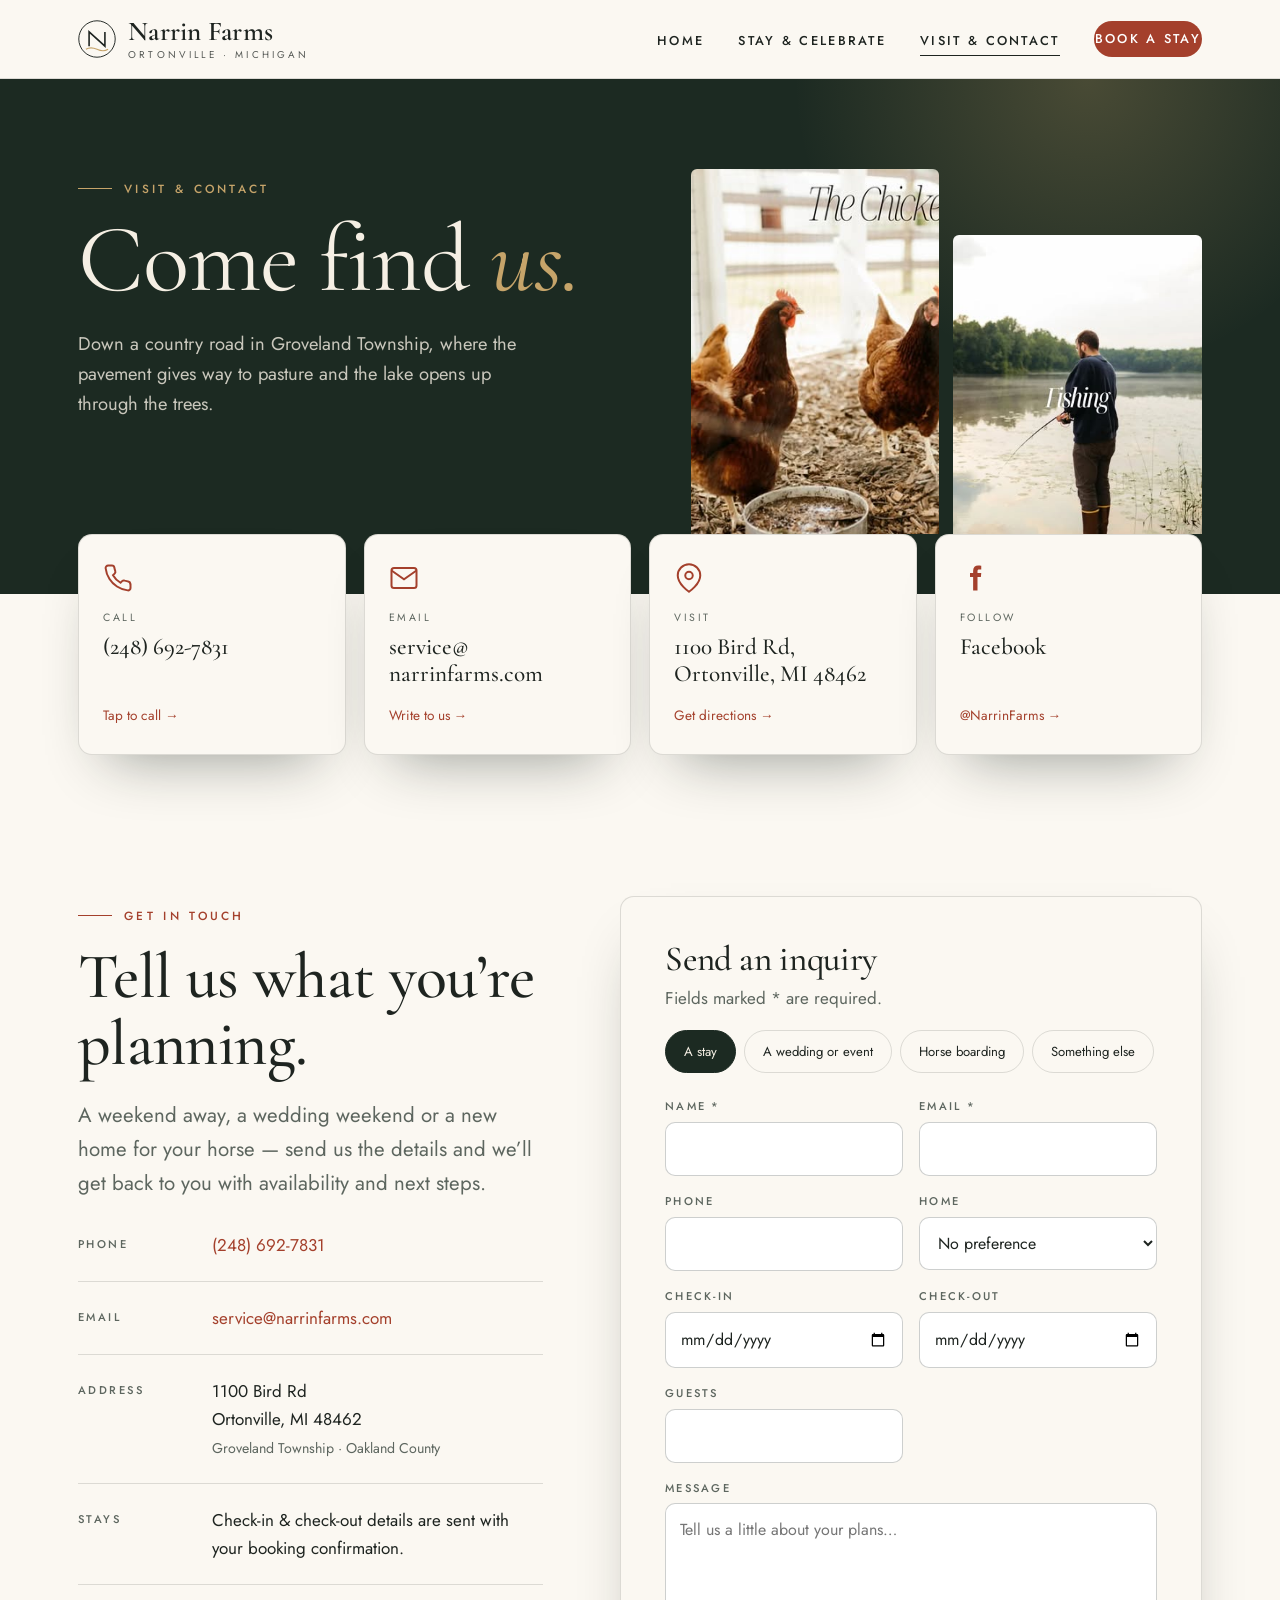
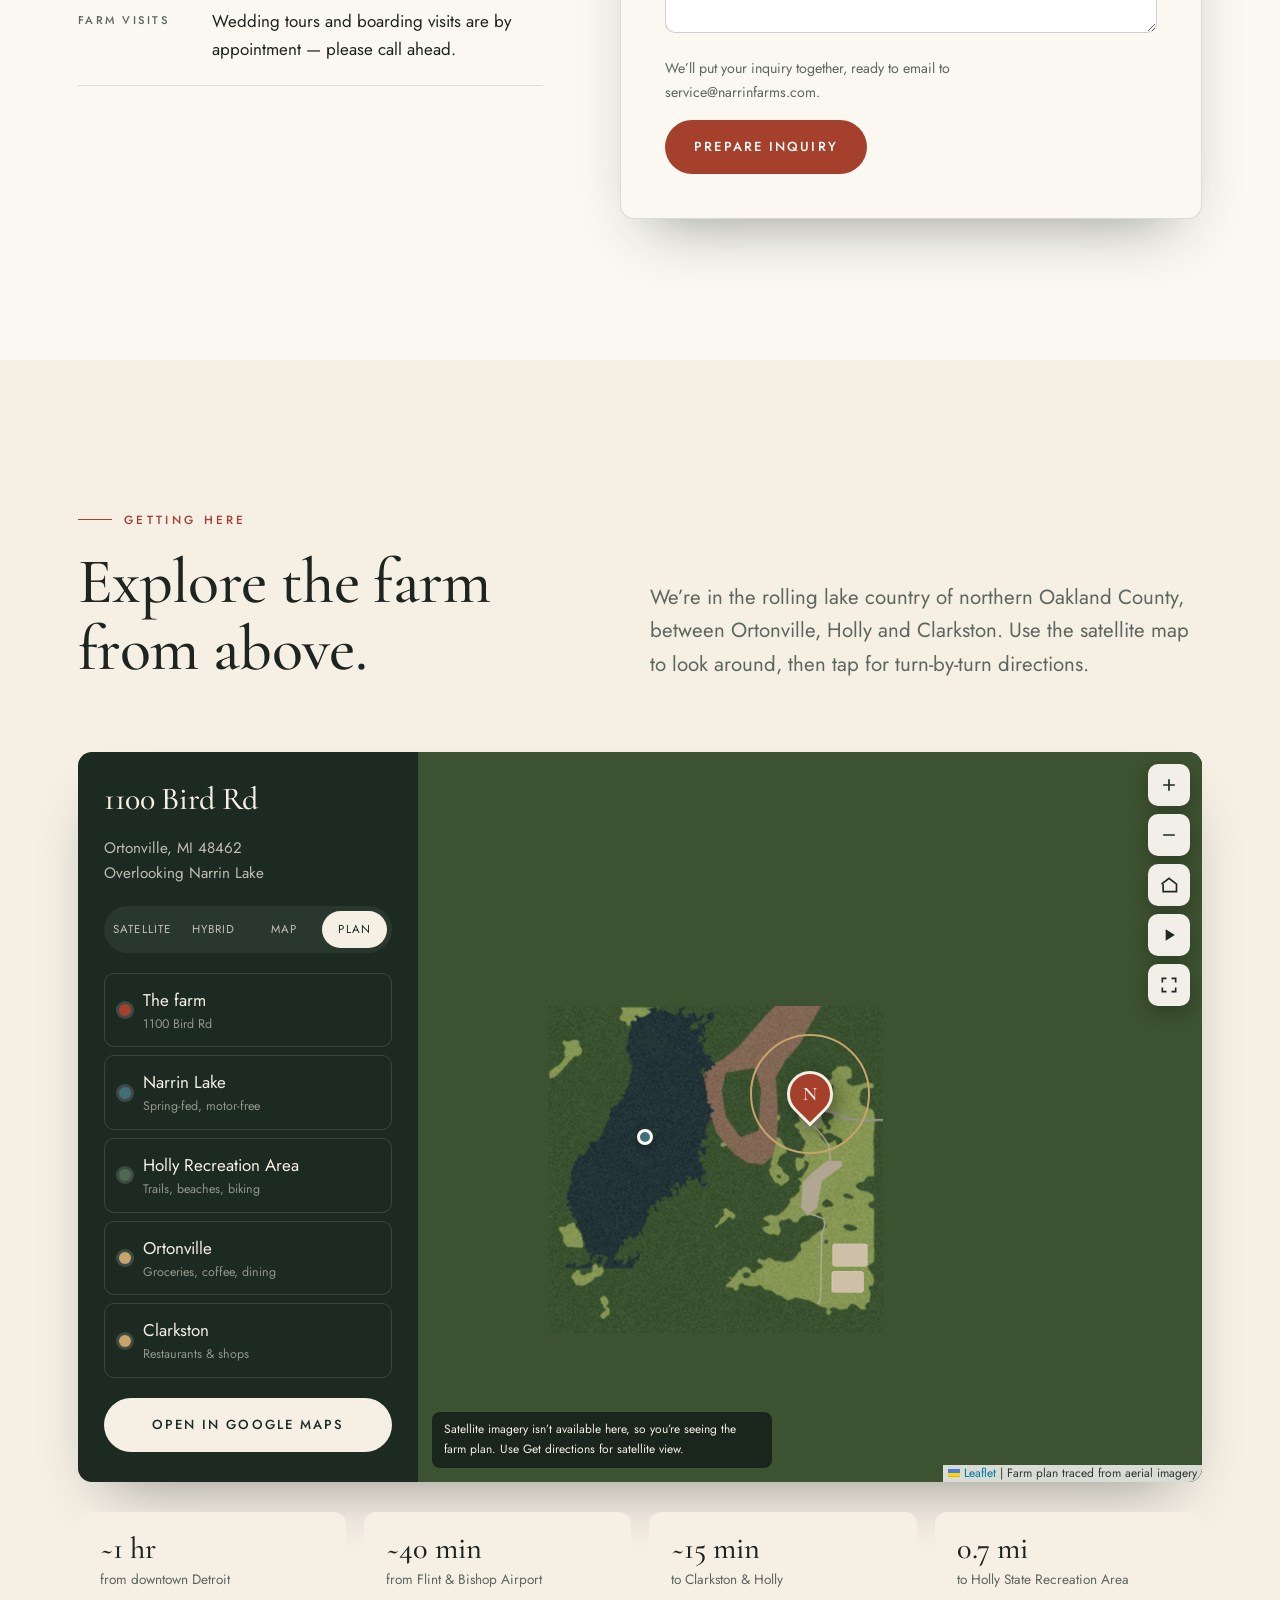
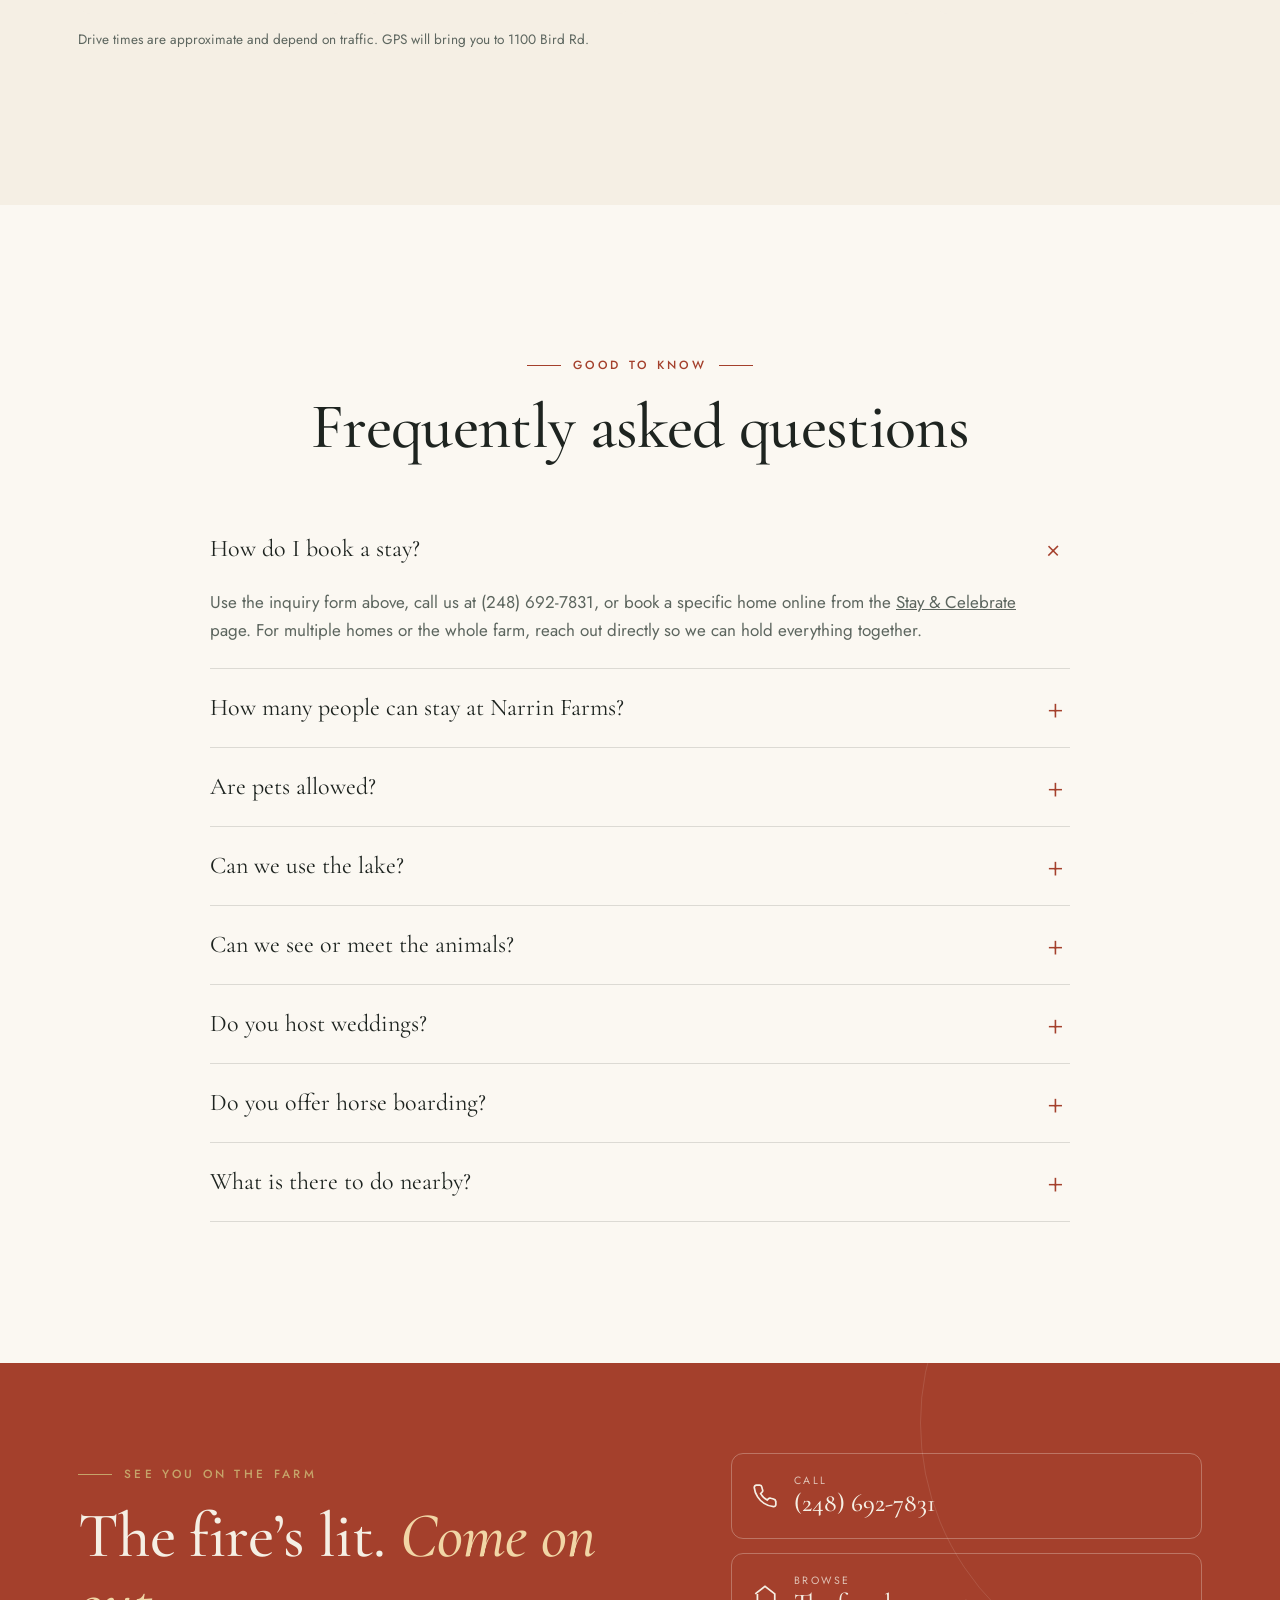
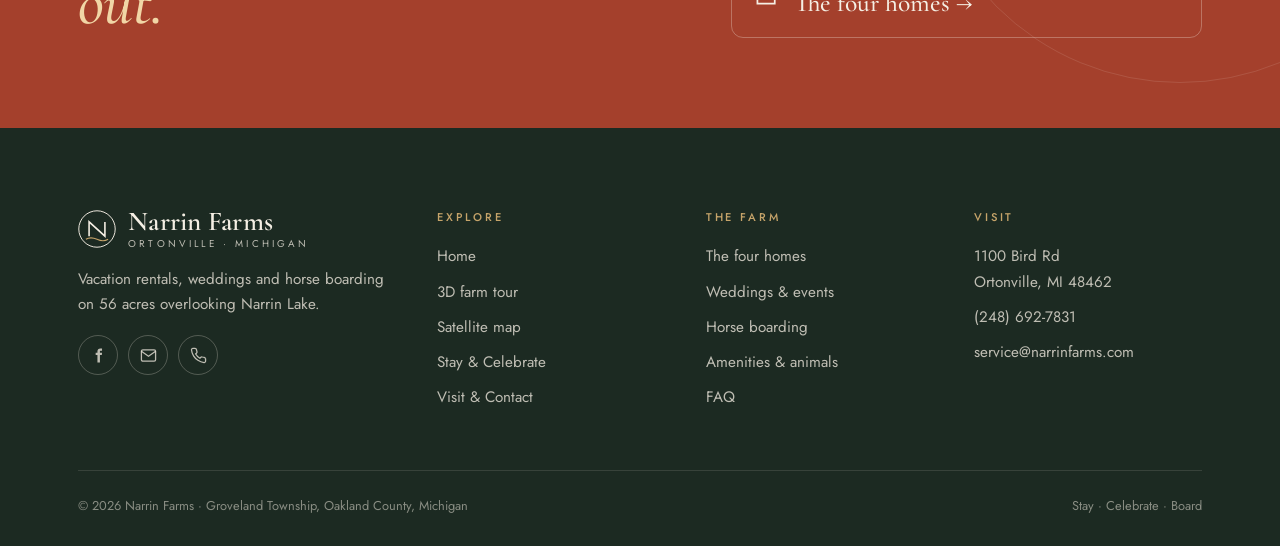
==== commit a7aeb3f0: "Finish site: wedding copy, inquiry flow, map plan fallback, README Wedding copy now places ceremonie" ====
--- a/contact.html
+++ b/contact.html
@@ -131,10 +131,15 @@
           <div class="field full"><label for="f-msg">Message</label><textarea id="f-msg" name="message" placeholder="Tell us a little about your plans…"></textarea></div>
         </div>
         <div class="form-foot">
-          <small>Sending opens your email app with everything filled in, addressed to service@narrinfarms.com.</small>
-          <button class="btn" type="submit">Send inquiry</button>
-        </div>
-        <div class="form-status" role="status">Thanks! Your email app should open with your message ready to send. If it didn’t, email us at <a href="mailto:service@narrinfarms.com">service@narrinfarms.com</a> or call (248) 692-7831.</div>
+          <small>We’ll put your inquiry together, ready to email to service@narrinfarms.com.</small>
+          <button class="btn" type="submit">Prepare inquiry</button>
+        </div>
+        <div class="form-status" role="status">
+          <p><strong>Your inquiry is ready.</strong> Send it to <span class="selectable">service@narrinfarms.com</span> or call <span class="selectable">(248) 692-7831</span>.</p>
+          <label class="sr-only" for="fs-text">Your message</label>
+          <textarea class="fs-text" id="fs-text" readonly rows="8"></textarea>
+          <div class="fs-actions"><a class="btn fs-mail" href="mailto:service@narrinfarms.com">Open in email app</a><button type="button" class="btn outline fs-copy">Copy message</button></div>
+        </div>
       </form>
     </div>
   </section>
@@ -158,6 +163,7 @@
             <button type="button" data-layer="satellite" aria-pressed="false">Satellite</button>
             <button type="button" data-layer="hybrid" class="active" aria-pressed="true">Hybrid</button>
             <button type="button" data-layer="map" aria-pressed="false">Map</button>
+            <button type="button" data-layer="plan" aria-pressed="false">Plan</button>
           </div>
           <ul class="map-places">
             <li><button type="button" data-place="farm"><span class="dot" style="background:#a4402c"></span><span>The farm<small>1100 Bird Rd</small></span></button></li>
@@ -186,7 +192,7 @@
         <div><strong>~15 min</strong><span>to Clarkston &amp; Holly</span></div>
         <div><strong>0.7 mi</strong><span>to Holly State Recreation Area</span></div>
       </div>
-      <p class="mt-1" style="font-size:.85rem;color:var(--muted)">Drive times are approximate and depend on traffic. GPS will bring you to 1100 Bird Rd — follow the farm signs from the road.</p>
+      <p class="mt-1" style="font-size:.85rem;color:var(--muted)">Drive times are approximate and depend on traffic. GPS will bring you to 1100 Bird Rd.</p>
     </div>
   </section>
 
--- a/assets/css/style.css
+++ b/assets/css/style.css
@@ -279,7 +279,7 @@
 .center .eyebrow::after { content: ""; width: 34px; height: 1px; background: currentColor; }
 
 /* reveal on scroll */
-.reveal { opacity: 0; transform: translateY(30px); transition: opacity 1s ease, transform 1s cubic-bezier(.2,.7,.1,1); }
+.reveal { opacity: 1; transform: translateY(26px); transition: opacity 1s ease, transform 1s cubic-bezier(.2,.7,.1,1); }
 .reveal.in { opacity: 1; transform: none; }
 .reveal.d1 { transition-delay: .12s; } .reveal.d2 { transition-delay: .24s; } .reveal.d3 { transition-delay: .36s; }
 @media (prefers-reduced-motion: reduce) { .reveal { opacity: 1; transform: none; transition: none; } }
@@ -386,7 +386,7 @@
 .map-panel { padding: 30px 26px; display: flex; flex-direction: column; gap: 20px; }
 .map-panel h3 { font-size: 2rem; }
 .map-panel p { color: rgba(245,239,228,.75); font-size: .95rem; margin: 0; }
-.map-layers { display: grid; grid-template-columns: repeat(3, 1fr); gap: 6px; background: rgba(255,255,255,.06); padding: 5px; border-radius: 99px; }
+.map-layers { display: grid; grid-template-columns: repeat(4, 1fr); gap: 6px; background: rgba(255,255,255,.06); padding: 5px; border-radius: 99px; }
 .map-layers button { border: 0; background: transparent; color: rgba(245,239,228,.75); padding: 9px 4px; border-radius: 99px; font-size: .72rem; letter-spacing: .1em; text-transform: uppercase; cursor: pointer; }
 .map-layers button.active { background: var(--cream); color: var(--pine); }
 .map-places { list-style: none; margin: 0; padding: 0; display: flex; flex-direction: column; gap: 8px; }
@@ -396,7 +396,7 @@
 .map-places small { display: block; color: rgba(245,239,228,.55); font-size: .78rem; }
 .map-canvas { position: relative; min-height: 600px; background: #2a3a30; }
 .map-canvas .leaflet-container { position: absolute; inset: 0; font-family: var(--sans); background: #2a3a30; }
-.map-hint { position: absolute; z-index: 500; left: 14px; bottom: 14px; background: rgba(20,30,24,.85); color: var(--cream); font-size: .75rem; padding: 8px 12px; border-radius: 8px; pointer-events: none; }
+.map-hint { position: absolute; z-index: 500; left: 14px; bottom: 14px; right: 70px; max-width: 340px; background: rgba(20,30,24,.85); color: var(--cream); font-size: .75rem; padding: 8px 12px; border-radius: 8px; pointer-events: none; }
 .map-tools { position: absolute; z-index: 500; right: 12px; top: 12px; display: flex; flex-direction: column; gap: 8px; }
 .map-tools button { width: 42px; height: 42px; border-radius: 10px; border: 0; background: rgba(251,248,242,.95); color: var(--pine); cursor: pointer; display: grid; place-items: center; box-shadow: 0 6px 18px rgba(0,0,0,.25); }
 .map-tools button svg { width: 20px; height: 20px; }
@@ -631,3 +631,9 @@
   box-shadow: 0 10px 24px rgba(0,0,0,.35);
 }
 .tour-pin::after { content: ""; position: absolute; left: 50%; bottom: -6px; margin-left: -6px; border: 6px solid transparent; border-bottom: 0; border-top-color: var(--cream); }
+
+.form-status p { margin: 0 0 12px; color: var(--ink); }
+.fs-text { width: 100%; font: inherit; font-size: .9rem; padding: 12px; border-radius: 10px; border: 1px solid rgba(30,36,32,.22); background: #fff; color: var(--ink); resize: vertical; }
+.fs-actions { display: flex; gap: 10px; flex-wrap: wrap; margin-top: 12px; }
+.selectable { user-select: all; font-weight: 500; }
+.site-header { top: env(safe-area-inset-top, 0px); }
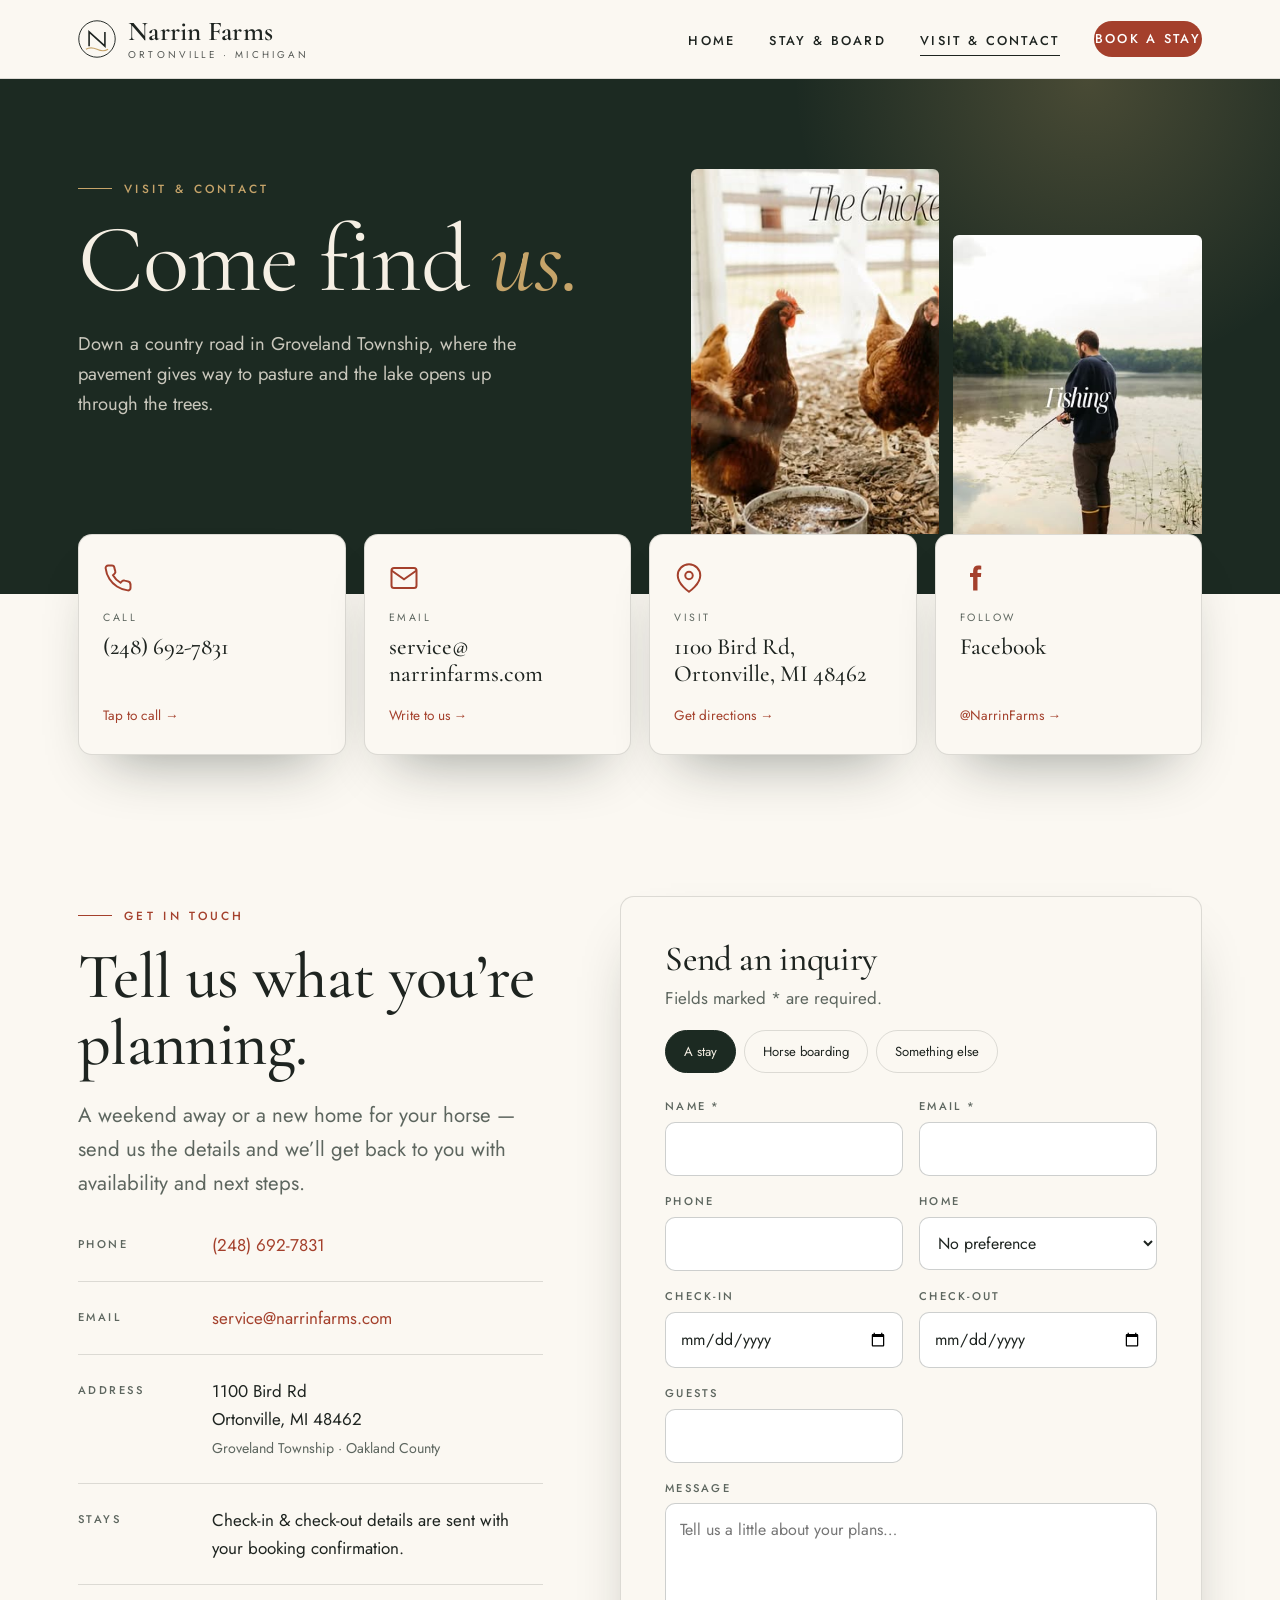
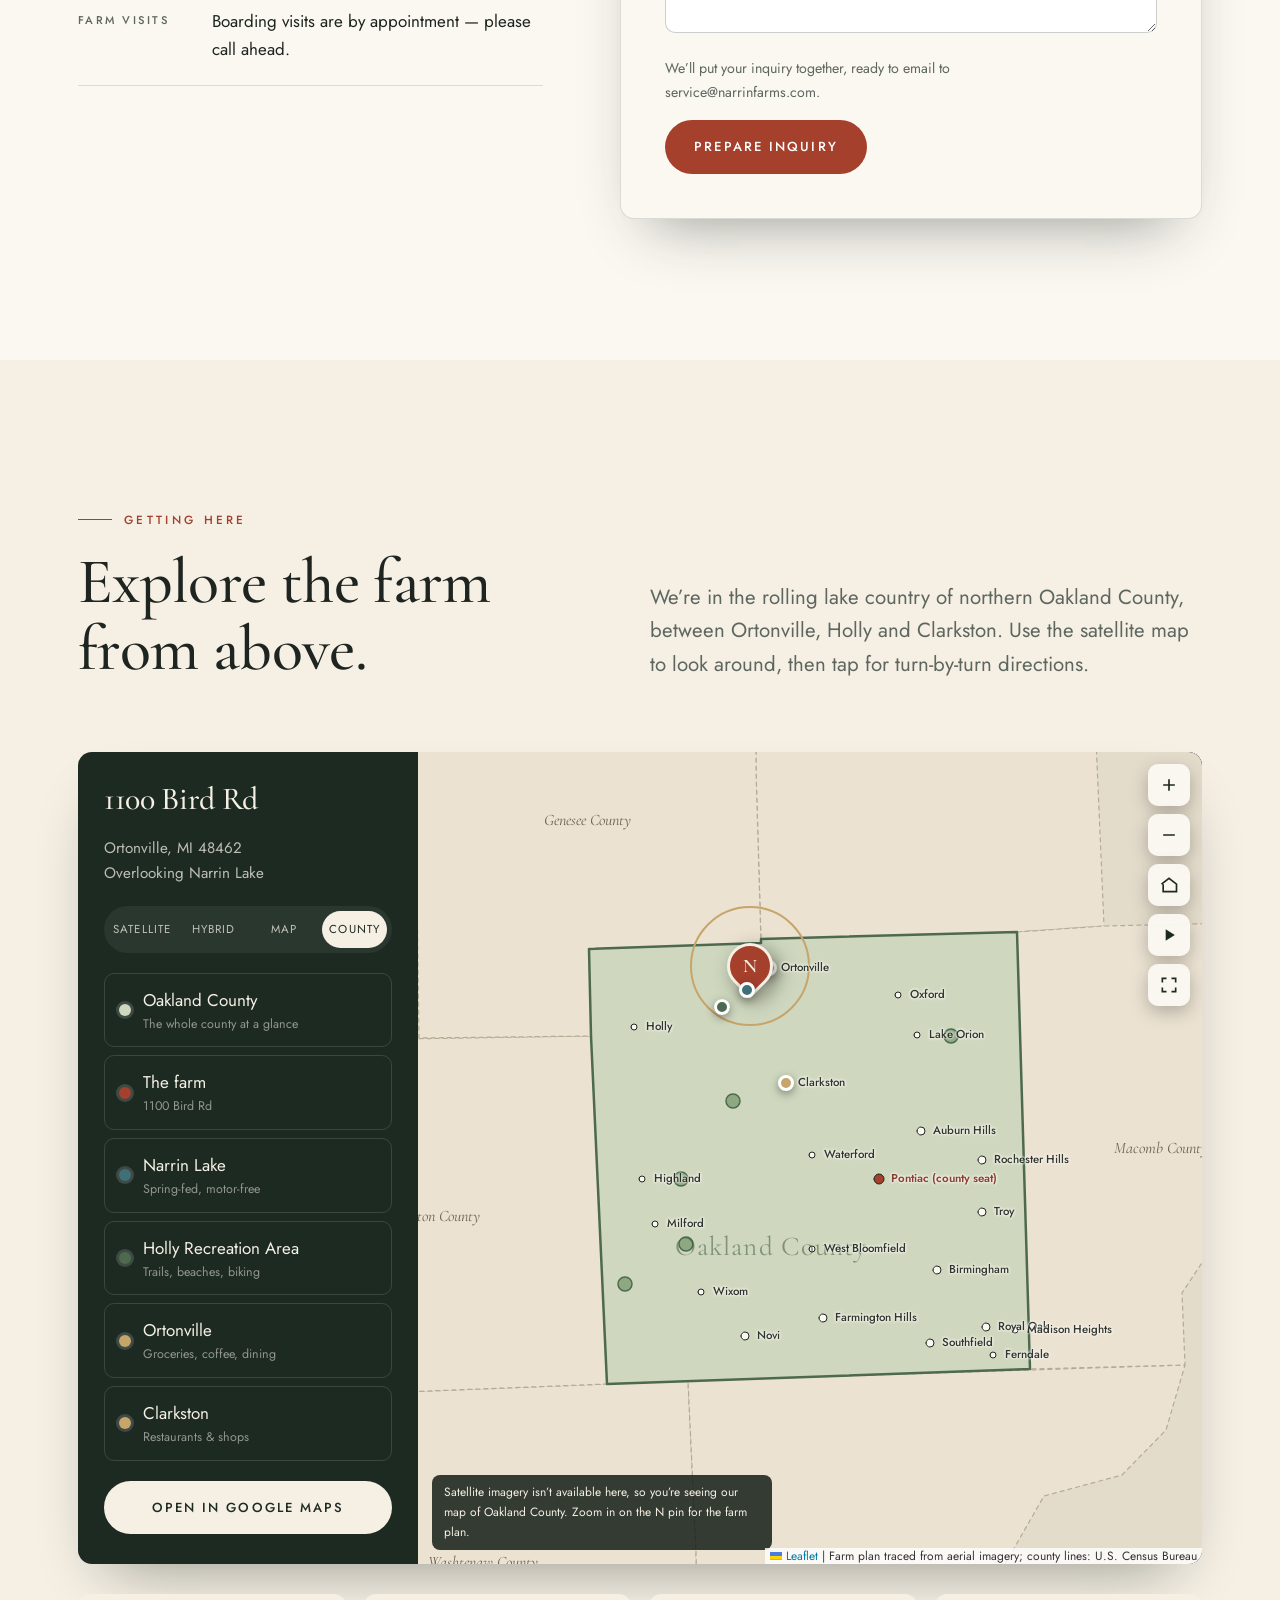
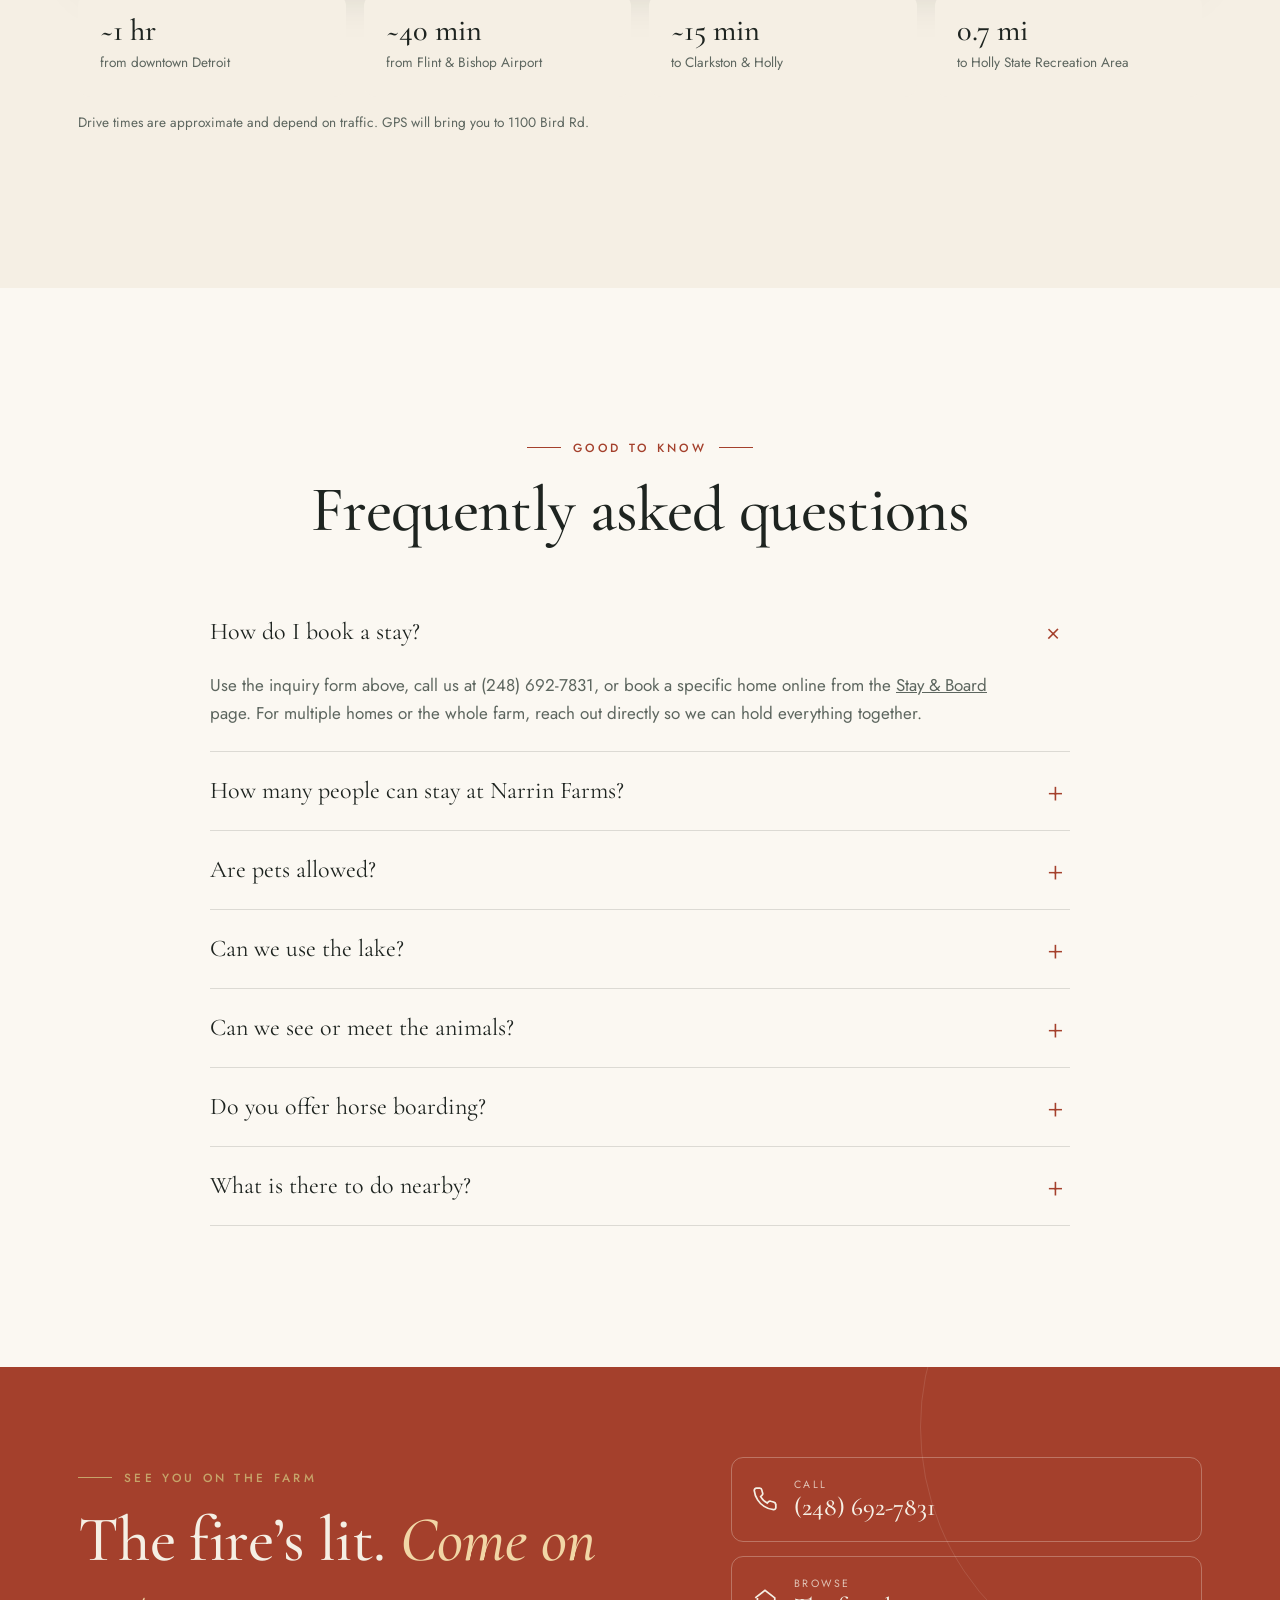
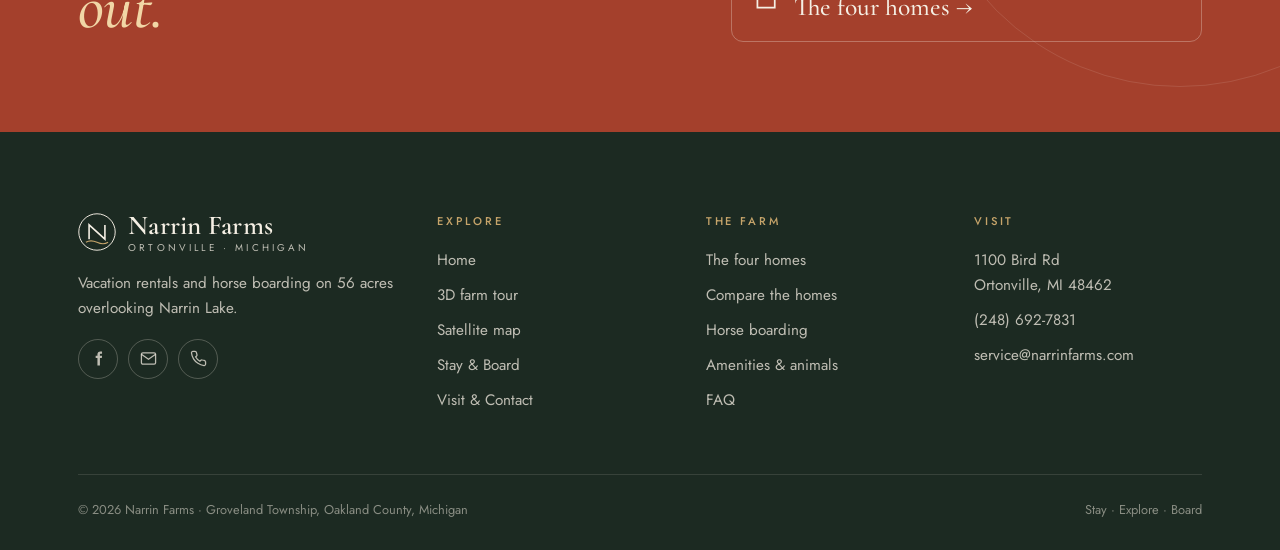
==== commit 4a3d895b: "Remove weddings; recolor barn; turn the Lodge; county-wide map - Narrin Farms does not host weddings" ====
--- a/contact.html
+++ b/contact.html
@@ -4,7 +4,7 @@
   <meta charset="utf-8">
   <meta name="viewport" content="width=device-width, initial-scale=1">
   <title>Visit &amp; Contact | Narrin Farms — 1100 Bird Rd, Ortonville, MI</title>
-  <meta name="description" content="Contact Narrin Farms in Ortonville, Michigan: (248) 692-7831 · service@narrinfarms.com · 1100 Bird Rd, Ortonville, MI 48462. Inquire about stays, weddings and horse boarding.">
+  <meta name="description" content="Contact Narrin Farms in Ortonville, Michigan: (248) 692-7831 · service@narrinfarms.com · 1100 Bird Rd, Ortonville, MI 48462. Inquire about stays and horse boarding.">
   <meta name="theme-color" content="#1c2a22">
   <link rel="icon" href="data:image/svg+xml,%3Csvg xmlns='http://www.w3.org/2000/svg' viewBox='0 0 64 64'%3E%3Ccircle cx='32' cy='32' r='32' fill='%231c2a22'/%3E%3Ctext x='32' y='44' font-size='34' text-anchor='middle' fill='%23c6a46a' font-family='Georgia'%3EN%3C/text%3E%3C/svg%3E">
   <link rel="preconnect" href="https://fonts.googleapis.com">
@@ -25,7 +25,7 @@
     <button class="menu-btn" aria-label="Open menu" aria-expanded="false" aria-controls="nav-links"><span></span><span></span><span></span></button>
     <ul class="nav-links" id="nav-links">
       <li><a href="index.html">Home</a></li>
-      <li><a href="stay.html">Stay &amp; Celebrate</a></li>
+      <li><a href="stay.html">Stay &amp; Board</a></li>
       <li><a href="contact.html" aria-current="page">Visit &amp; Contact</a></li>
       <li><a class="btn nav-cta" href="contact.html?type=stay">Book a stay</a></li>
     </ul>
@@ -74,13 +74,13 @@
       <div class="reveal">
         <span class="eyebrow">Get in touch</span>
         <h2>Tell us what you’re planning.</h2>
-        <p class="lede" style="margin-top:22px">A weekend away, a wedding weekend or a new home for your horse — send us the details and we’ll get back to you with availability and next steps.</p>
+        <p class="lede" style="margin-top:22px">A weekend away or a new home for your horse — send us the details and we’ll get back to you with availability and next steps.</p>
         <ul class="info-list">
           <li><b>Phone</b><span><a href="tel:+12486927831">(248) 692-7831</a></span></li>
           <li><b>Email</b><span><a href="mailto:service@narrinfarms.com">service@narrinfarms.com</a></span></li>
           <li><b>Address</b><span>1100 Bird Rd<br>Ortonville, MI 48462<br><small style="color:var(--muted)">Groveland Township · Oakland County</small></span></li>
           <li><b>Stays</b><span>Check-in &amp; check-out details are sent with your booking confirmation.</span></li>
-          <li><b>Farm visits</b><span>Wedding tours and boarding visits are by appointment — please call ahead.</span></li>
+          <li><b>Farm visits</b><span>Boarding visits are by appointment — please call ahead.</span></li>
         </ul>
       </div>
 
@@ -90,7 +90,6 @@
         <fieldset class="type-pills">
           <legend>What can we help with?</legend>
           <label><input type="radio" name="type" value="stay" checked><span>A stay</span></label>
-          <label><input type="radio" name="type" value="wedding"><span>A wedding or event</span></label>
           <label><input type="radio" name="type" value="boarding"><span>Horse boarding</span></label>
           <label><input type="radio" name="type" value="other"><span>Something else</span></label>
         </fieldset>
@@ -113,14 +112,6 @@
           <div class="field cond" data-for="stay"><label for="f-out">Check-out</label><input id="f-out" name="checkout" type="date" data-label="Check-out"></div>
           <div class="field cond" data-for="stay"><label for="f-guests">Guests</label><input id="f-guests" name="guests" type="number" min="1" max="23" data-label="Guests"></div>
 
-          <div class="field cond" data-for="wedding"><label for="f-wdate">Wedding date</label><input id="f-wdate" name="wdate" type="date" data-label="Wedding date"></div>
-          <div class="field cond" data-for="wedding"><label for="f-wguests">Expected guests</label><input id="f-wguests" name="wguests" type="number" min="1" data-label="Expected guests"></div>
-          <div class="field cond" data-for="wedding"><label for="f-wkind">Type of event</label>
-            <select id="f-wkind" name="wkind" data-label="Event type"><option>Ceremony &amp; reception</option><option>Ceremony only</option><option>Elopement</option><option>Rehearsal dinner</option><option>Vow renewal</option><option>Shower or party</option><option>Retreat or reunion</option></select>
-          </div>
-          <div class="field cond" data-for="wedding"><label for="f-wlodge">Lodging needed?</label>
-            <select id="f-wlodge" name="wlodge" data-label="Lodging"><option>Yes — for the wedding party</option><option>Yes — the whole farm</option><option>Not sure yet</option><option>No</option></select>
-          </div>
 
           <div class="field cond" data-for="boarding"><label for="f-horses">Number of horses</label><input id="f-horses" name="horses" type="number" min="1" data-label="Horses"></div>
           <div class="field cond" data-for="boarding"><label for="f-start">Ideal start date</label><input id="f-start" name="bstart" type="date" data-label="Start date"></div>
@@ -163,9 +154,10 @@
             <button type="button" data-layer="satellite" aria-pressed="false">Satellite</button>
             <button type="button" data-layer="hybrid" class="active" aria-pressed="true">Hybrid</button>
             <button type="button" data-layer="map" aria-pressed="false">Map</button>
-            <button type="button" data-layer="plan" aria-pressed="false">Plan</button>
+            <button type="button" data-layer="plan" aria-pressed="false">County</button>
           </div>
           <ul class="map-places">
+            <li><button type="button" data-place="county"><span class="dot" style="background:#cfd8bf"></span><span>Oakland County<small>The whole county at a glance</small></span></button></li>
             <li><button type="button" data-place="farm"><span class="dot" style="background:#a4402c"></span><span>The farm<small>1100 Bird Rd</small></span></button></li>
             <li><button type="button" data-place="lake"><span class="dot" style="background:#3f6f78"></span><span>Narrin Lake<small>Spring-fed, motor-free</small></span></button></li>
             <li><button type="button" data-place="holly"><span class="dot" style="background:#4d6a4f"></span><span>Holly Recreation Area<small>Trails, beaches, biking</small></span></button></li>
@@ -204,12 +196,11 @@
         <h2>Frequently asked questions</h2>
       </div>
       <div class="faq reveal d1">
-        <details open><summary>How do I book a stay?</summary><p>Use the inquiry form above, call us at (248) 692-7831, or book a specific home online from the <a href="stay.html#homes">Stay &amp; Celebrate</a> page. For multiple homes or the whole farm, reach out directly so we can hold everything together.</p></details>
+        <details open><summary>How do I book a stay?</summary><p>Use the inquiry form above, call us at (248) 692-7831, or book a specific home online from the <a href="stay.html#homes">Stay &amp; Board</a> page. For multiple homes or the whole farm, reach out directly so we can hold everything together.</p></details>
         <details><summary>How many people can stay at Narrin Farms?</summary><p>Our four homes sleep up to 23 guests in total: The Lodge (9), The Clubhouse (6), The Woods (6) and The Grooms (2).</p></details>
         <details><summary>Are pets allowed?</summary><p>Yes — the Clubhouse and the Woods are pet friendly. Please keep dogs leashed around the farm animals and the pastures. Ask us about the other homes.</p></details>
         <details><summary>Can we use the lake?</summary><p>Absolutely. Narrin Lake is a private-access, spring-fed lake with no motorsports — perfect for kayaking, paddling and fishing. Kayaks are available to guests.</p></details>
         <details><summary>Can we see or meet the animals?</summary><p>The farm is home to horses, donkeys, cows (including a Texas longhorn), sheep, pigs and chickens. You’ll see them in the pastures and barnyard; we’re building out more ways for guests to interact with the horses, so ask what’s available during your stay.</p></details>
-        <details><summary>Do you host weddings?</summary><p>Yes — we host intimate weddings and events on the farm, with guests staying in our four homes. <a href="contact.html?type=wedding">Send a wedding inquiry</a> with your date and guest count and we’ll share availability and details, or call to schedule a tour.</p></details>
         <details><summary>Do you offer horse boarding?</summary><p>Yes. Narrin Farms is a working equestrian farm with pastures and wooded trails. Spots are limited — call (248) 692-7831 for current availability, care options and rates.</p></details>
         <details><summary>What is there to do nearby?</summary><p>Holly State Recreation Area is about 0.7 miles from the Woods, with trails, beaches and mountain biking. Mt. Holly ski area is close by for winter, and the villages of Ortonville, Holly and Clarkston offer restaurants, coffee and shops.</p></details>
       </div>
@@ -239,7 +230,7 @@
           <svg viewBox="0 0 48 48" aria-hidden="true"><circle cx="24" cy="24" r="23" fill="none" stroke="currentColor" stroke-width="1.2"/><path d="M14 33V15l20 18V15" fill="none" stroke="currentColor" stroke-width="2"/><path d="M10 37c4-2.5 8.5-2.5 14 0s10 2.5 14 0" fill="none" stroke="#c6a46a" stroke-width="1.4"/></svg>
           <span class="brand-text"><span class="brand-name">Narrin Farms</span><span class="brand-sub">Ortonville · Michigan</span></span>
         </a>
-        <p>Vacation rentals, weddings and horse boarding on 56 acres overlooking Narrin Lake.</p>
+        <p>Vacation rentals and horse boarding on 56 acres overlooking Narrin Lake.</p>
         <div class="socials">
           <a href="https://www.facebook.com/NarrinFarms/" target="_blank" rel="noopener" aria-label="Narrin Farms on Facebook"><svg viewBox="0 0 24 24" fill="currentColor"><path d="M14 8V6.5c0-.8.2-1.3 1.4-1.3H17V2.2C16.6 2.1 15.6 2 14.5 2 12.1 2 10.5 3.4 10.5 6.1V8H8v3.2h2.5V22H14V11.2h2.7L17 8z"/></svg></a>
           <a href="mailto:service@narrinfarms.com" aria-label="Email Narrin Farms"><svg viewBox="0 0 24 24" fill="none" stroke="currentColor" stroke-width="1.8"><rect x="2" y="4" width="20" height="16" rx="2"/><path d="m22 6-10 7L2 6"/></svg></a>
@@ -252,7 +243,7 @@
           <li><a href="index.html">Home</a></li>
           <li><a href="index.html#tour">3D farm tour</a></li>
           <li><a href="index.html#map">Satellite map</a></li>
-          <li><a href="stay.html">Stay &amp; Celebrate</a></li>
+          <li><a href="stay.html">Stay &amp; Board</a></li>
           <li><a href="contact.html">Visit &amp; Contact</a></li>
         </ul>
       </div>
@@ -260,7 +251,7 @@
         <h5>The farm</h5>
         <ul>
           <li><a href="stay.html#homes">The four homes</a></li>
-          <li><a href="stay.html#weddings">Weddings &amp; events</a></li>
+          <li><a href="stay.html#compare">Compare the homes</a></li>
           <li><a href="stay.html#boarding">Horse boarding</a></li>
           <li><a href="stay.html#farm">Amenities &amp; animals</a></li>
           <li><a href="contact.html#faq">FAQ</a></li>
@@ -277,13 +268,14 @@
     </div>
     <div class="footer-bottom">
       <span>© <span data-year>2026</span> Narrin Farms · Groveland Township, Oakland County, Michigan</span>
-      <span>Stay · Celebrate · Board</span>
+      <span>Stay · Explore · Board</span>
     </div>
   </div>
 </footer>
 
 <script src="assets/vendor/leaflet/leaflet.js"></script>
 <script src="assets/js/main.js"></script>
+<script src="assets/js/oakland-map-data.js"></script>
 <script src="assets/js/map.js"></script>
 </body>
 </html>
--- a/assets/css/style.css
+++ b/assets/css/style.css
@@ -507,26 +507,6 @@
 .group-band .big small { display: block; font-size: 1.3rem; font-style: italic; color: var(--cream); margin-top: 14px; }
 @media (max-width: 800px) { .group-band { grid-template-columns: 1fr; } }
 
-/* weddings */
-.wedding-hero { display: grid; grid-template-columns: 1fr 1fr; gap: clamp(30px, 6vw, 90px); align-items: center; }
-.wedding-collage { display: grid; grid-template-columns: 1.2fr 1fr; grid-template-rows: 1fr 1fr; gap: 14px; aspect-ratio: 1 / 1; }
-.wedding-collage img { width: 100%; height: 100%; object-fit: cover; border-radius: 6px; }
-.wedding-collage img:first-child { grid-row: span 2; }
-.settings { display: grid; grid-template-columns: repeat(3, 1fr); gap: 24px; margin-top: 70px; }
-.setting { padding: 30px; border: 1px solid rgba(245,239,228,.18); border-radius: var(--radius); }
-.setting .icon { width: 46px; height: 46px; color: var(--brass); margin-bottom: 18px; }
-.setting h4 { font-size: 1.8rem; margin-bottom: 10px; }
-.setting p { color: rgba(245,239,228,.75); font-size: .96rem; margin: 0; }
-.steps { display: grid; grid-template-columns: repeat(4, 1fr); gap: 24px; counter-reset: step; margin-top: 70px; }
-.step { position: relative; padding-top: 60px; }
-.step::before { counter-increment: step; content: "0" counter(step); position: absolute; top: 0; left: 0; font-family: var(--serif); font-size: 2.6rem; color: var(--brass); line-height: 1; }
-.step::after { content: ""; position: absolute; top: 20px; left: 64px; right: 0; height: 1px; background: rgba(245,239,228,.2); }
-.step:last-child::after { display: none; }
-.step h5 { font-family: var(--serif); font-size: 1.5rem; font-weight: 500; margin: 0 0 8px; }
-.step p { color: rgba(245,239,228,.72); font-size: .94rem; margin: 0; }
-@media (max-width: 900px) { .wedding-hero { grid-template-columns: 1fr; } .settings { grid-template-columns: 1fr; } .steps { grid-template-columns: 1fr 1fr; } }
-@media (max-width: 520px) { .steps { grid-template-columns: 1fr; } }
-
 /* boarding */
 .boarding { display: grid; grid-template-columns: 1fr 1.1fr; gap: clamp(30px, 6vw, 90px); align-items: center; }
 .boarding-photo { position: relative; }
@@ -637,3 +617,12 @@
 .fs-actions { display: flex; gap: 10px; flex-wrap: wrap; margin-top: 12px; }
 .selectable { user-select: all; font-weight: 500; }
 .site-header { top: env(safe-area-inset-top, 0px); }
+
+/* illustrated county map labels */
+.county-label { font-family: var(--serif); font-style: italic; font-size: 1rem; color: #6b6253; text-align: center; white-space: nowrap; pointer-events: none; }
+.county-label.home { font-size: 1.7rem; color: #3f5a3f; font-style: normal; letter-spacing: .04em; opacity: .55; }
+.leaflet-tooltip.map-label { background: transparent; border: 0; box-shadow: none; padding: 0; font-family: var(--sans); font-size: .72rem; font-weight: 500; color: #1e2420; text-shadow: 0 0 3px #fbf8f2, 0 0 3px #fbf8f2, 0 0 2px #fbf8f2; }
+.leaflet-tooltip.map-label::before { display: none; }
+.leaflet-tooltip.map-label.seat { font-weight: 600; color: #84311f; }
+.leaflet-tooltip.map-label.park { background: #fbf8f2; padding: 4px 8px; border-radius: 6px; color: #3f5a3f; }
+.is-plan.zoomed-in .leaflet-tooltip.map-label { display: none; }
